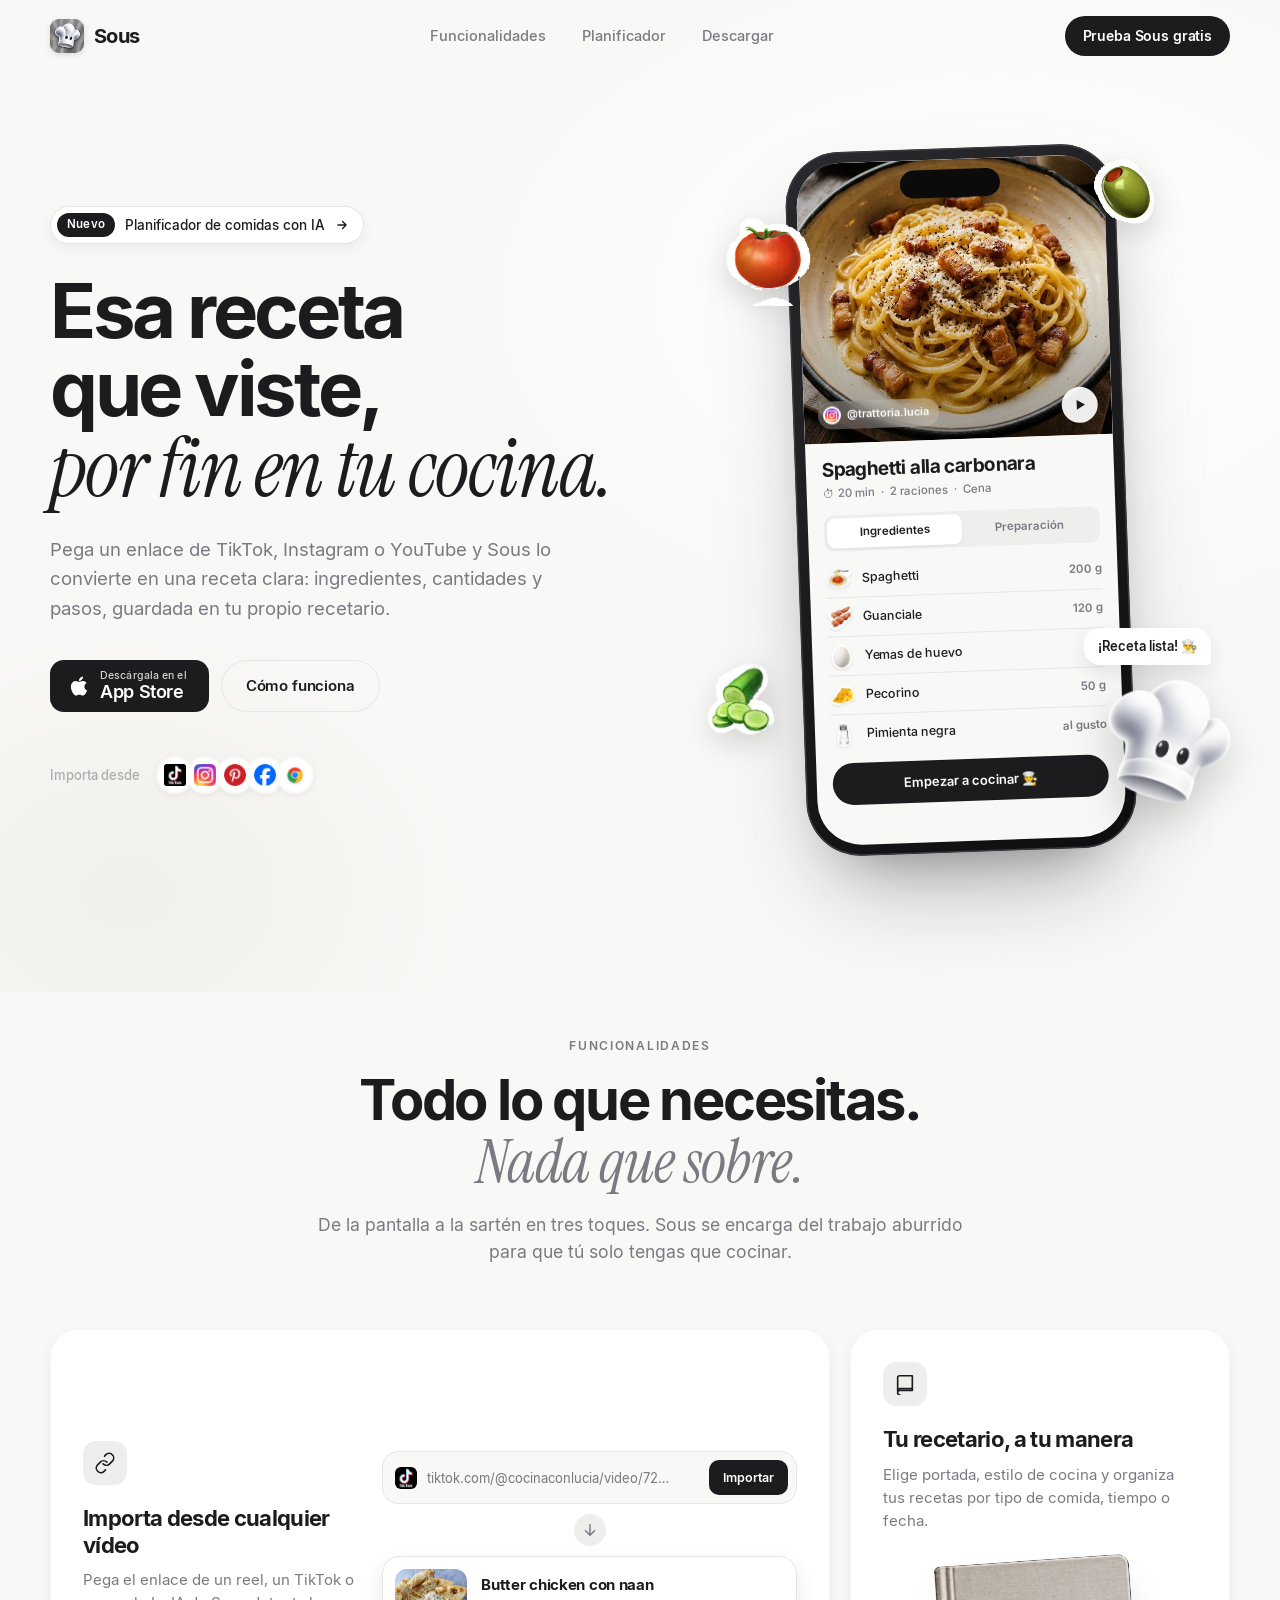
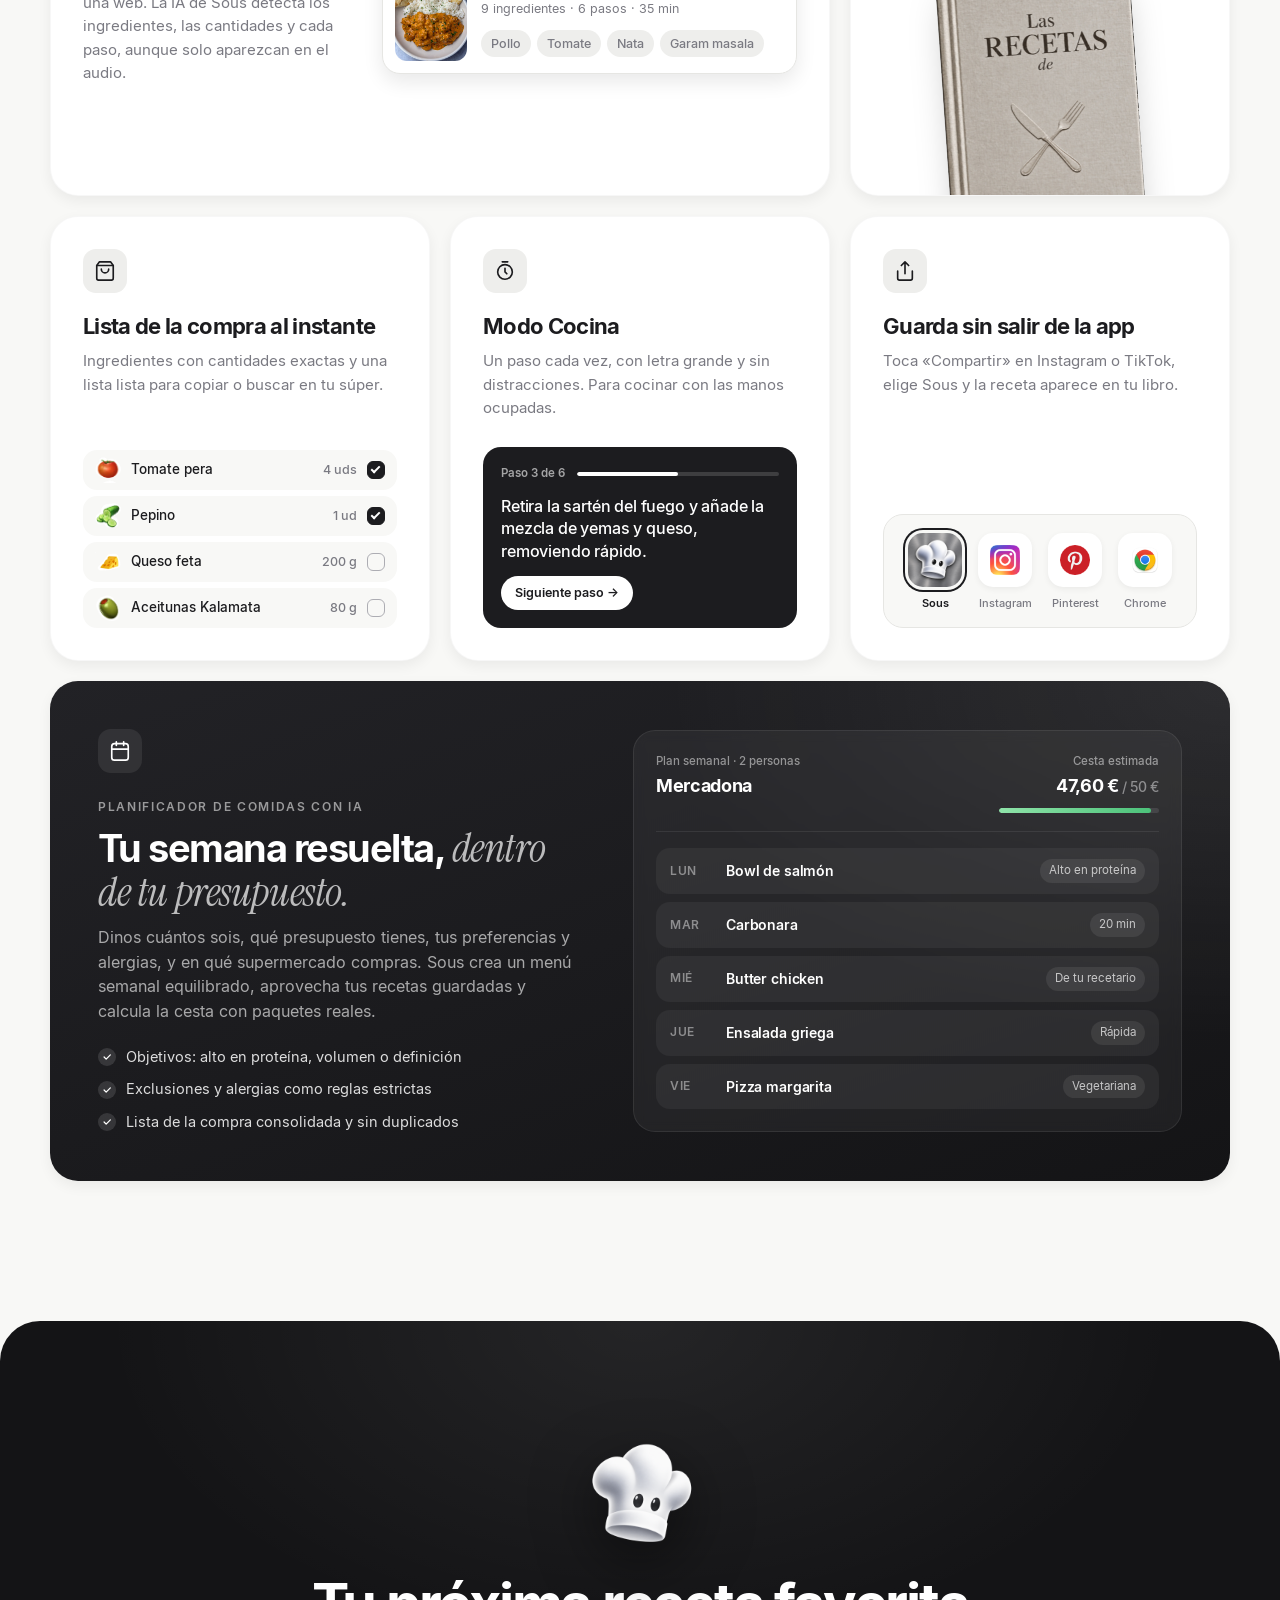
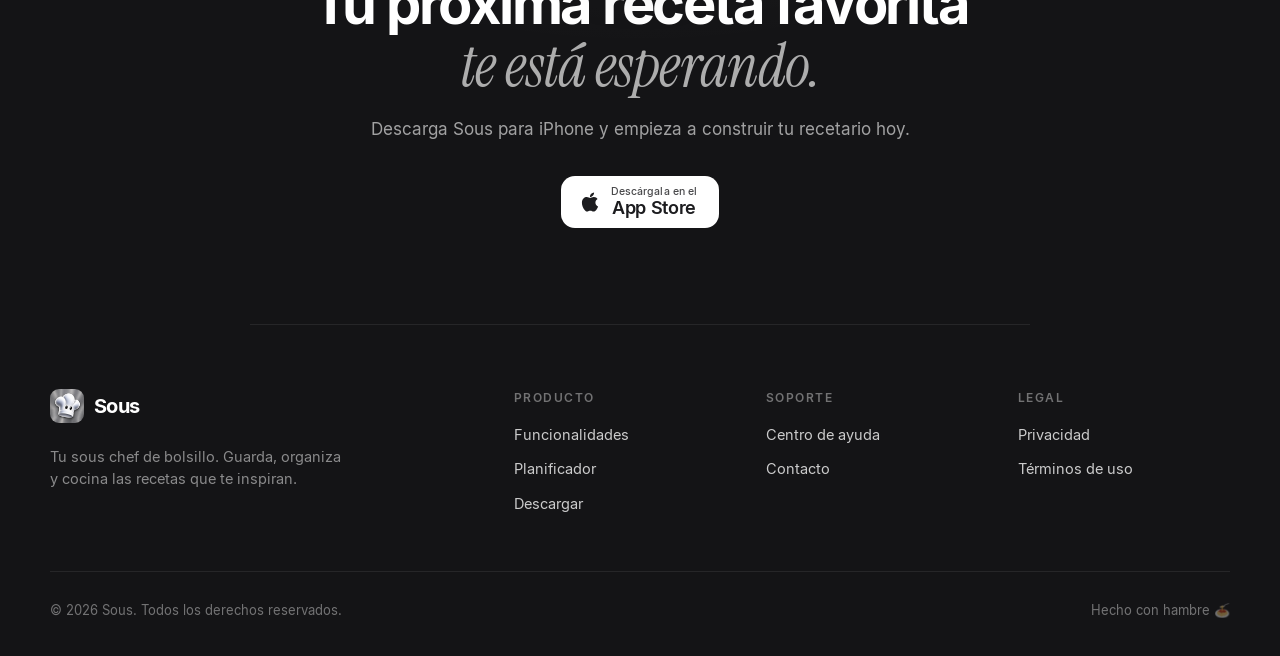
==== index.html @ d20e96c1 "feat: landing page de Sous (hero, funcionalidades y footer)" ====
<!DOCTYPE html>
<html lang="es">
<head>
  <meta charset="UTF-8" />
  <meta name="viewport" content="width=device-width, initial-scale=1.0" />
  <title>Sous — Tu sous chef de bolsillo</title>
  <meta name="description" content="Guarda recetas de TikTok, Instagram o YouTube en tu propio recetario. Sous extrae ingredientes y pasos, te guía en la cocina y planifica tu semana." />
  <meta name="theme-color" content="#F8F8F6" />
  <link rel="icon" type="image/png" href="assets/icon.png" />
  <link rel="apple-touch-icon" href="assets/icon.png" />

  <link rel="preconnect" href="https://fonts.googleapis.com" />
  <link rel="preconnect" href="https://fonts.gstatic.com" crossorigin />
  <link href="https://fonts.googleapis.com/css2?family=Instrument+Serif:ital@0;1&display=swap" rel="stylesheet" />
  <link rel="stylesheet" href="styles.css" />
</head>
<body>

  <!-- ============ NAV ============ -->
  <header class="nav" id="nav">
    <div class="container nav__inner">
      <a href="#" class="brand" aria-label="Sous, inicio">
        <img src="assets/icon.png" alt="" class="brand__icon" width="34" height="34" />
        <span class="brand__name">Sous</span>
      </a>
      <nav class="nav__links" aria-label="Principal">
        <a href="#funcionalidades">Funcionalidades</a>
        <a href="#planificador">Planificador</a>
        <a href="#descargar">Descargar</a>
      </nav>
      <a href="#descargar" class="btn btn--dark btn--sm">Prueba Sous gratis</a>
    </div>
  </header>

  <main>
    <!-- ============ HERO ============ -->
    <section class="hero">
      <div class="container hero__grid">
        <div class="hero__copy">
          <a href="#planificador" class="pill reveal">
            <span class="pill__tag">Nuevo</span>
            Planificador de comidas con IA
            <svg width="14" height="14" viewBox="0 0 24 24" fill="none" stroke="currentColor" stroke-width="2.2" stroke-linecap="round" stroke-linejoin="round" aria-hidden="true"><path d="M5 12h14M13 6l6 6-6 6"/></svg>
          </a>

          <h1 class="hero__title reveal">
            Esa receta<br />
            que viste,<br />
            <em>por fin en tu cocina.</em>
          </h1>

          <p class="hero__lead reveal">
            Pega un enlace de TikTok, Instagram o YouTube y Sous lo convierte en una receta clara:
            ingredientes, cantidades y pasos, guardada en tu propio recetario.
          </p>

          <div class="hero__ctas reveal">
            <a href="#descargar" class="appstore" aria-label="Descargar en el App Store">
              <svg viewBox="0 0 384 512" width="22" height="22" aria-hidden="true"><path fill="currentColor" d="M318.7 268.7c-.2-36.7 16.4-64.4 50-84.8-18.8-26.9-47.2-41.7-84.7-44.6-35.5-2.8-74.3 20.7-88.5 20.7-15 0-49.4-19.7-76.4-19.7C63.3 141.2 4 184.8 4 273.5q0 39.3 14.4 81.2c12.8 36.7 59 126.7 107.2 125.2 25.2-.6 43-17.9 75.8-17.9 31.8 0 48.3 17.9 76.4 17.9 48.6-.7 90.4-82.5 102.6-119.3-65.2-30.7-61.7-90-61.7-91.9zm-56.6-164.2c27.3-32.4 24.8-61.9 24-72.5-24.1 1.4-52 16.4-67.9 34.9-17.5 19.8-27.8 44.3-25.6 71.9 26.1 2 49.9-11.4 69.5-34.3z"/></svg>
              <span class="appstore__text">
                <small>Descárgala en el</small>
                App Store
              </span>
            </a>
            <a href="#funcionalidades" class="btn btn--ghost">Cómo funciona</a>
          </div>

          <div class="sources reveal">
            <span class="sources__label">Importa desde</span>
            <ul class="sources__list">
              <li><img src="assets/platforms/tiktok.png" alt="TikTok" title="TikTok" /></li>
              <li><img src="assets/platforms/instagram.png" alt="Instagram" title="Instagram" /></li>
              <li><img src="assets/platforms/pinterest.png" alt="Pinterest" title="Pinterest" /></li>
              <li><img src="assets/platforms/facebook.png" alt="Facebook" title="Facebook" /></li>
              <li><img src="assets/platforms/chrome.png" alt="Cualquier web" title="Cualquier web" /></li>
            </ul>
          </div>
        </div>

        <!-- Phone mockup -->
        <div class="hero__visual reveal" aria-hidden="true">
          <img src="assets/stickers/tomato.png" class="float float--tomato" alt="" />
          <img src="assets/stickers/cucumber.png" class="float float--basil" alt="" />
          <img src="assets/stickers/olive.png" class="float float--olive" alt="" />

          <div class="mascot">
            <div class="mascot__bubble">¡Receta lista! 👨‍🍳</div>
            <img src="assets/mascot.png" alt="" />
          </div>

          <div class="phone">
            <div class="phone__screen">
              <div class="phone__notch"></div>

              <div class="r-video">
                <img src="assets/carbonara.jpg" alt="" />
                <span class="r-video__source">
                  <img src="assets/platforms/instagram.png" alt="" /> @trattoria.lucia
                </span>
                <span class="r-video__play">
                  <svg viewBox="0 0 24 24" width="18" height="18"><path fill="currentColor" d="M8 5.5v13l11-6.5z"/></svg>
                </span>
              </div>

              <div class="r-body">
                <h3 class="r-title">Spaghetti alla carbonara</h3>
                <div class="r-meta">
                  <span>⏱ 20 min</span><span>·</span><span>2 raciones</span><span>·</span><span>Cena</span>
                </div>

                <div class="r-tabs">
                  <span class="is-active">Ingredientes</span>
                  <span>Preparación</span>
                </div>

                <ul class="r-ingredients">
                  <li><img src="assets/stickers/spaghetti.png" alt="" /><span>Spaghetti</span><b>200 g</b></li>
                  <li><img src="assets/stickers/guanciale.png" alt="" /><span>Guanciale</span><b>120 g</b></li>
                  <li><img src="assets/stickers/egg.png" alt="" /><span>Yemas de huevo</span><b>3</b></li>
                  <li><img src="assets/stickers/parmesan.png" alt="" /><span>Pecorino</span><b>50 g</b></li>
                  <li><img src="assets/stickers/salt.png" alt="" /><span>Pimienta negra</span><b>al gusto</b></li>
                </ul>

                <div class="r-cta">Empezar a cocinar 👨‍🍳</div>
              </div>
            </div>
          </div>
        </div>
      </div>
    </section>

    <!-- ============ FEATURES ============ -->
    <section class="features" id="funcionalidades">
      <div class="container">
        <header class="section-head reveal">
          <span class="eyebrow">Funcionalidades</span>
          <h2 class="section-title">Todo lo que necesitas.<br /><em>Nada que sobre.</em></h2>
          <p class="section-lead">De la pantalla a la sartén en tres toques. Sous se encarga del trabajo aburrido para que tú solo tengas que cocinar.</p>
        </header>

        <div class="bento">
          <!-- 1. Import -->
          <article class="card card--wide reveal">
            <div class="card__copy">
              <span class="card__icon">
                <svg viewBox="0 0 24 24" fill="none" stroke="currentColor" stroke-width="1.8" stroke-linecap="round" stroke-linejoin="round"><path d="M10 13a5 5 0 0 0 7.07 0l3-3a5 5 0 0 0-7.07-7.07l-1.5 1.5"/><path d="M14 11a5 5 0 0 0-7.07 0l-3 3a5 5 0 0 0 7.07 7.07l1.5-1.5"/></svg>
              </span>
              <h3>Importa desde cualquier vídeo</h3>
              <p>Pega el enlace de un reel, un TikTok o una web. La IA de Sous detecta los ingredientes, las cantidades y cada paso, aunque solo aparezcan en el audio.</p>
            </div>
            <div class="demo-import">
              <div class="demo-import__input">
                <img src="assets/platforms/tiktok.png" alt="" />
                <span>tiktok.com/@cocinaconlucia/video/72…</span>
                <b>Importar</b>
              </div>
              <div class="demo-import__arrow">
                <svg viewBox="0 0 24 24" width="18" height="18" fill="none" stroke="currentColor" stroke-width="2" stroke-linecap="round"><path d="M12 5v14M6 13l6 6 6-6"/></svg>
              </div>
              <div class="demo-import__result">
                <img src="assets/curry.jpg" alt="" class="demo-import__thumb" />
                <div>
                  <strong>Butter chicken con naan</strong>
                  <span>9 ingredientes · 6 pasos · 35 min</span>
                  <div class="chips">
                    <span class="chip">Pollo</span><span class="chip">Tomate</span><span class="chip">Nata</span><span class="chip">Garam masala</span>
                  </div>
                </div>
              </div>
            </div>
          </article>

          <!-- 2. Cookbook -->
          <article class="card card--book reveal">
            <div class="card__copy">
              <span class="card__icon">
                <svg viewBox="0 0 24 24" fill="none" stroke="currentColor" stroke-width="1.8" stroke-linecap="round" stroke-linejoin="round"><path d="M4 19.5V5a2 2 0 0 1 2-2h14v16H6.5A2.5 2.5 0 0 0 4 21.5v0A2.5 2.5 0 0 0 6.5 24"/><path d="M4 19.5A2.5 2.5 0 0 1 6.5 17H20"/></svg>
              </span>
              <h3>Tu recetario, a tu manera</h3>
              <p>Elige portada, estilo de cocina y organiza tus recetas por tipo de comida, tiempo o fecha.</p>
            </div>
            <div class="book-wrap">
              <img src="assets/book.png" alt="Portada de recetario de Sous" class="book" loading="lazy" />
            </div>
          </article>

          <!-- 3. Shopping list -->
          <article class="card reveal">
            <div class="card__copy">
              <span class="card__icon">
                <svg viewBox="0 0 24 24" fill="none" stroke="currentColor" stroke-width="1.8" stroke-linecap="round" stroke-linejoin="round"><path d="M6 2 3 6v14a2 2 0 0 0 2 2h14a2 2 0 0 0 2-2V6l-3-4z"/><path d="M3 6h18M16 10a4 4 0 0 1-8 0"/></svg>
              </span>
              <h3>Lista de la compra al instante</h3>
              <p>Ingredientes con cantidades exactas y una lista lista para copiar o buscar en tu súper.</p>
            </div>
            <ul class="mini-list">
              <li><img src="assets/stickers/tomato.png" alt="" />Tomate pera <b>4 uds</b><i class="check is-on"></i></li>
              <li><img src="assets/stickers/cucumber.png" alt="" />Pepino <b>1 ud</b><i class="check is-on"></i></li>
              <li><img src="assets/stickers/cheese.png" alt="" />Queso feta <b>200 g</b><i class="check"></i></li>
              <li><img src="assets/stickers/olive.png" alt="" />Aceitunas Kalamata <b>80 g</b><i class="check"></i></li>
            </ul>
            <div class="toast">✓ ¡Lista copiada al portapapeles!</div>
          </article>

          <!-- 4. Cooking mode -->
          <article class="card reveal">
            <div class="card__copy">
              <span class="card__icon">
                <svg viewBox="0 0 24 24" fill="none" stroke="currentColor" stroke-width="1.8" stroke-linecap="round" stroke-linejoin="round"><circle cx="12" cy="13" r="8"/><path d="M12 9v4l2 2M9 2h6"/></svg>
              </span>
              <h3>Modo Cocina</h3>
              <p>Un paso cada vez, con letra grande y sin distracciones. Para cocinar con las manos ocupadas.</p>
            </div>
            <div class="step">
              <div class="step__top">
                <span>Paso 3 de 6</span>
                <div class="step__bar"><i style="width: 50%"></i></div>
              </div>
              <p class="step__text">Retira la sartén del fuego y añade la mezcla de yemas y queso, removiendo rápido.</p>
              <span class="step__btn">Siguiente paso →</span>
            </div>
          </article>

          <!-- 5. Share extension -->
          <article class="card reveal">
            <div class="card__copy">
              <span class="card__icon">
                <svg viewBox="0 0 24 24" fill="none" stroke="currentColor" stroke-width="1.8" stroke-linecap="round" stroke-linejoin="round"><path d="M4 12v8a2 2 0 0 0 2 2h12a2 2 0 0 0 2-2v-8M16 6l-4-4-4 4M12 2v13"/></svg>
              </span>
              <h3>Guarda sin salir de la app</h3>
              <p>Toca «Compartir» en Instagram o TikTok, elige Sous y la receta aparece en tu libro.</p>
            </div>
            <div class="share">
              <div class="share__row">
                <span class="share__app share__app--sous"><img src="assets/icon.png" alt="" /></span>
                <span class="share__app"><img src="assets/platforms/instagram.png" alt="" /></span>
                <span class="share__app"><img src="assets/platforms/pinterest.png" alt="" /></span>
                <span class="share__app"><img src="assets/platforms/chrome.png" alt="" /></span>
              </div>
              <div class="share__labels"><span>Sous</span><span>Instagram</span><span>Pinterest</span><span>Chrome</span></div>
            </div>
          </article>

          <!-- 6. Meal planner -->
          <article class="card card--full card--dark reveal" id="planificador">
            <div class="card__copy">
              <span class="card__icon card__icon--light">
                <svg viewBox="0 0 24 24" fill="none" stroke="currentColor" stroke-width="1.8" stroke-linecap="round" stroke-linejoin="round"><rect x="3" y="4" width="18" height="18" rx="3"/><path d="M16 2v4M8 2v4M3 10h18"/></svg>
              </span>
              <span class="eyebrow eyebrow--light">Planificador de comidas con IA</span>
              <h3>Tu semana resuelta, <em>dentro de tu presupuesto.</em></h3>
              <p>Dinos cuántos sois, qué presupuesto tienes, tus preferencias y alergias, y en qué supermercado compras. Sous crea un menú semanal equilibrado, aprovecha tus recetas guardadas y calcula la cesta con paquetes reales.</p>
              <ul class="ticks">
                <li>Objetivos: alto en proteína, volumen o definición</li>
                <li>Exclusiones y alergias como reglas estrictas</li>
                <li>Lista de la compra consolidada y sin duplicados</li>
              </ul>
            </div>

            <div class="planner">
              <div class="planner__head">
                <div>
                  <small>Plan semanal · 2 personas</small>
                  <strong>Mercadona</strong>
                </div>
                <div class="budget">
                  <small>Cesta estimada</small>
                  <strong>47,60 € <span>/ 50 €</span></strong>
                  <div class="budget__bar"><i style="width: 95%"></i></div>
                </div>
              </div>
              <div class="planner__days">
                <div class="day"><span>Lun</span><b>Bowl de salmón</b><i>Alto en proteína</i></div>
                <div class="day"><span>Mar</span><b>Carbonara</b><i>20 min</i></div>
                <div class="day"><span>Mié</span><b>Butter chicken</b><i>De tu recetario</i></div>
                <div class="day"><span>Jue</span><b>Ensalada griega</b><i>Rápida</i></div>
                <div class="day"><span>Vie</span><b>Pizza margarita</b><i>Vegetariana</i></div>
              </div>
            </div>
          </article>
        </div>
      </div>
    </section>
  </main>

  <!-- ============ FOOTER ============ -->
  <footer class="footer" id="descargar">
    <div class="container">
      <div class="footer__cta reveal">
        <img src="assets/mascot.png" alt="Mascota de Sous" class="footer__mascot" loading="lazy" />
        <h2>Tu próxima receta favorita<br /><em>te está esperando.</em></h2>
        <p>Descarga Sous para iPhone y empieza a construir tu recetario hoy.</p>
        <a href="#" class="appstore appstore--light" aria-label="Descargar en el App Store">
          <svg viewBox="0 0 384 512" width="22" height="22" aria-hidden="true"><path fill="currentColor" d="M318.7 268.7c-.2-36.7 16.4-64.4 50-84.8-18.8-26.9-47.2-41.7-84.7-44.6-35.5-2.8-74.3 20.7-88.5 20.7-15 0-49.4-19.7-76.4-19.7C63.3 141.2 4 184.8 4 273.5q0 39.3 14.4 81.2c12.8 36.7 59 126.7 107.2 125.2 25.2-.6 43-17.9 75.8-17.9 31.8 0 48.3 17.9 76.4 17.9 48.6-.7 90.4-82.5 102.6-119.3-65.2-30.7-61.7-90-61.7-91.9zm-56.6-164.2c27.3-32.4 24.8-61.9 24-72.5-24.1 1.4-52 16.4-67.9 34.9-17.5 19.8-27.8 44.3-25.6 71.9 26.1 2 49.9-11.4 69.5-34.3z"/></svg>
          <span class="appstore__text"><small>Descárgala en el</small>App Store</span>
        </a>
      </div>

      <div class="footer__grid">
        <div class="footer__brand">
          <a href="#" class="brand brand--light">
            <img src="assets/icon.png" alt="" class="brand__icon" width="34" height="34" />
            <span class="brand__name">Sous</span>
          </a>
          <p>Tu sous chef de bolsillo. Guarda, organiza y cocina las recetas que te inspiran.</p>
        </div>
        <div class="footer__col">
          <h4>Producto</h4>
          <a href="#funcionalidades">Funcionalidades</a>
          <a href="#planificador">Planificador</a>
          <a href="#descargar">Descargar</a>
        </div>
        <div class="footer__col">
          <h4>Soporte</h4>
          <a href="#">Centro de ayuda</a>
          <a href="mailto:hola@sous.app">Contacto</a>
        </div>
        <div class="footer__col">
          <h4>Legal</h4>
          <a href="#">Privacidad</a>
          <a href="#">Términos de uso</a>
        </div>
      </div>

      <div class="footer__bottom">
        <span>© <span id="year">2026</span> Sous. Todos los derechos reservados.</span>
        <span>Hecho con hambre 🍝</span>
      </div>
    </div>
  </footer>

  <script src="script.js"></script>
</body>
</html>
---- styles.css ----
/* =========================================================
   Sous — Landing
   Design tokens mirror Sous/Core/DesignSystem (Color+DesignSystem.swift, Typography.swift)
   ========================================================= */

@font-face { font-family: "Inter"; src: url("assets/fonts/Inter-Regular.ttf") format("truetype"); font-weight: 400; font-display: swap; }
@font-face { font-family: "Inter"; src: url("assets/fonts/Inter-Medium.ttf") format("truetype"); font-weight: 500; font-display: swap; }
@font-face { font-family: "Inter"; src: url("assets/fonts/Inter-SemiBold.ttf") format("truetype"); font-weight: 600; font-display: swap; }
@font-face { font-family: "Inter"; src: url("assets/fonts/Inter-Bold.ttf") format("truetype"); font-weight: 700; font-display: swap; }

:root {
  --bg: #F8F8F6;            /* sousBackground */
  --card: #FFFFFF;          /* sousCardBackground */
  --well: #EEEEEC;          /* sousSecondaryBackground */
  --border: #E6E6E3;        /* sousBorder */
  --text: #1C1C1F;          /* sousTextPrimary / sousAccent */
  --text-2: #7A7A82;        /* sousTextSecondary */
  --text-3: #ADADB3;        /* sousTextTertiary */
  --red: #F04752;           /* sousFavorite */
  --green: #2E9E5B;

  --sans: "Inter", -apple-system, BlinkMacSystemFont, "Segoe UI", sans-serif;
  --serif: "Instrument Serif", "Times New Roman", serif;

  --r-sm: 12px;
  --r-md: 18px;
  --r-lg: 28px;
  --shadow-card: 0 5px 14px rgba(0, 0, 0, .06);
  --shadow-float: 0 8px 20px rgba(0, 0, 0, .09);
  --shadow-phone: 0 50px 100px -30px rgba(20, 20, 30, .35), 0 30px 60px -40px rgba(0, 0, 0, .4);
  --ease: cubic-bezier(.2, .8, .2, 1);
}

*, *::before, *::after { box-sizing: border-box; margin: 0; padding: 0; }
html { scroll-behavior: smooth; -webkit-text-size-adjust: 100%; }
body {
  font-family: var(--sans);
  background: var(--bg);
  color: var(--text);
  line-height: 1.55;
  -webkit-font-smoothing: antialiased;
  overflow-x: hidden;
}
img { display: block; max-width: 100%; }
a { color: inherit; text-decoration: none; }
ul { list-style: none; }
em { font-family: var(--serif); font-style: italic; font-weight: 400; letter-spacing: -.01em; }

.container { width: min(1180px, 100% - 48px); margin-inline: auto; }

/* ---------- Buttons ---------- */
.btn {
  display: inline-flex; align-items: center; justify-content: center; gap: 8px;
  height: 52px; padding: 0 24px; border-radius: 999px;
  font-weight: 600; font-size: 15px; letter-spacing: -.01em;
  transition: transform .25s var(--ease), background .25s, box-shadow .25s;
}
.btn--sm { height: 40px; padding: 0 18px; font-size: 14px; }
.btn--dark { background: var(--text); color: #fff; }
.btn--dark:hover { transform: translateY(-1px); box-shadow: var(--shadow-float); }
.btn--ghost { background: transparent; color: var(--text); border: 1px solid var(--border); }
.btn--ghost:hover { background: var(--card); }

.appstore {
  display: inline-flex; align-items: center; gap: 10px;
  height: 52px; padding: 0 22px 0 18px; border-radius: 14px;
  background: var(--text); color: #fff;
  transition: transform .25s var(--ease), box-shadow .25s;
}
.appstore:hover { transform: translateY(-2px); box-shadow: 0 12px 24px -8px rgba(0, 0, 0, .35); }
.appstore__text { display: flex; flex-direction: column; line-height: 1.05; font-weight: 600; font-size: 18px; letter-spacing: -.02em; }
.appstore__text small { font-size: 10.5px; font-weight: 500; letter-spacing: .01em; opacity: .8; margin-bottom: 2px; }
.appstore--light { background: #fff; color: var(--text); }

/* ---------- Nav ---------- */
.nav {
  position: sticky; top: 0; z-index: 50;
  transition: background .3s, box-shadow .3s, backdrop-filter .3s;
}
.nav.is-scrolled {
  background: rgba(248, 248, 246, .78);
  backdrop-filter: saturate(180%) blur(18px);
  -webkit-backdrop-filter: saturate(180%) blur(18px);
  box-shadow: 0 1px 0 var(--border);
}
.nav__inner { display: flex; align-items: center; justify-content: space-between; height: 72px; }
.nav__links { display: flex; gap: 36px; font-size: 14.5px; font-weight: 500; color: var(--text-2); }
.nav__links a { transition: color .2s; }
.nav__links a:hover { color: var(--text); }

.brand { display: inline-flex; align-items: center; gap: 10px; }
.brand__icon { width: 34px; height: 34px; border-radius: 9px; box-shadow: 0 2px 6px rgba(0, 0, 0, .12); }
.brand__name { font-weight: 700; font-size: 20px; letter-spacing: -.03em; }

/* ---------- Hero ---------- */
.hero { position: relative; padding: 56px 0 120px; }
.hero::before {
  content: ""; position: absolute; inset: -72px 0 0; z-index: -1;
  background:
    radial-gradient(60% 50% at 78% 30%, #ffffff 0%, rgba(255, 255, 255, 0) 70%),
    radial-gradient(40% 40% at 10% 90%, #F1EFEA 0%, rgba(241, 239, 234, 0) 70%);
}
.hero__grid { display: grid; grid-template-columns: 1.05fr .95fr; align-items: center; gap: 48px; }

.pill {
  display: inline-flex; align-items: center; gap: 10px;
  padding: 6px 14px 6px 6px; border-radius: 999px;
  background: var(--card); border: 1px solid var(--border);
  font-size: 13.5px; font-weight: 500; color: var(--text);
  box-shadow: var(--shadow-card);
  transition: transform .25s var(--ease);
}
.pill:hover { transform: translateY(-1px); }
.pill__tag { background: var(--text); color: #fff; padding: 3px 10px; border-radius: 999px; font-size: 11.5px; font-weight: 600; letter-spacing: .02em; }

.hero__title {
  margin-top: 28px;
  font-size: clamp(44px, 6vw, 76px);
  line-height: 1.02; letter-spacing: -.045em; font-weight: 700;
}
.hero__title em { font-size: 1.08em; letter-spacing: -.02em; }
.hero__lead { margin-top: 24px; max-width: 520px; font-size: 18.5px; color: var(--text-2); line-height: 1.6; }
.hero__ctas { margin-top: 36px; display: flex; flex-wrap: wrap; gap: 12px; align-items: center; }

.sources { margin-top: 44px; display: flex; align-items: center; gap: 16px; }
.sources__label { font-size: 13px; font-weight: 500; color: var(--text-3); }
.sources__list { display: flex; }
.sources__list li {
  width: 38px; height: 38px; border-radius: 50%;
  background: var(--card); border: 2px solid var(--bg);
  display: grid; place-items: center; margin-left: -8px;
  box-shadow: 0 2px 6px rgba(0, 0, 0, .06);
  transition: transform .25s var(--ease);
}
.sources__list li:first-child { margin-left: 0; }
.sources__list li:hover { transform: translateY(-3px); z-index: 1; }
.sources__list img { width: 22px; height: 22px; object-fit: contain; }

/* Phone */
.hero__visual { position: relative; display: flex; justify-content: center; padding: 20px 0; }
.phone {
  position: relative; width: 330px; aspect-ratio: 9 / 19.2;
  padding: 11px; border-radius: 54px;
  background: linear-gradient(145deg, #2a2a2e, #0e0e10);
  box-shadow: var(--shadow-phone), inset 0 0 0 1.5px #3a3a3f;
  transform: rotate(-2deg);
}
.phone__screen {
  position: relative; height: 100%; border-radius: 44px; overflow: hidden;
  background: var(--bg);
}
.phone__notch {
  position: absolute; top: 10px; left: 50%; transform: translateX(-50%);
  width: 100px; height: 28px; border-radius: 20px; background: #0b0b0c; z-index: 3;
}

.r-video { position: relative; height: 41%; overflow: hidden; }
.r-video > img { width: 100%; height: 100%; object-fit: cover; object-position: center 60%; }
.r-video::after { content: ""; position: absolute; inset: 0; background: linear-gradient(180deg, rgba(0,0,0,.25) 0%, rgba(0,0,0,0) 35%, rgba(0,0,0,.35) 100%); }
.r-video__source {
  position: absolute; left: 14px; bottom: 14px; z-index: 1;
  display: inline-flex; align-items: center; gap: 6px;
  padding: 5px 10px 5px 5px; border-radius: 999px;
  background: rgba(255, 255, 255, .22); backdrop-filter: blur(10px); -webkit-backdrop-filter: blur(10px);
  color: #fff; font-size: 11px; font-weight: 600;
}
.r-video__source img { width: 18px; height: 18px; border-radius: 50%; background: #fff; padding: 2px; }
.r-video__play {
  position: absolute; right: 14px; bottom: 12px; z-index: 1;
  width: 36px; height: 36px; border-radius: 50%; display: grid; place-items: center;
  background: rgba(255, 255, 255, .92); color: var(--text);
}

.r-body { padding: 16px 16px 0; }
.r-title { font-size: 19px; font-weight: 700; letter-spacing: -.03em; line-height: 1.2; }
.r-meta { margin-top: 4px; display: flex; gap: 6px; font-size: 11.5px; color: var(--text-2); font-weight: 500; }
.r-tabs {
  margin-top: 12px; display: grid; grid-template-columns: 1fr 1fr; padding: 3px;
  background: var(--well); border-radius: 10px; font-size: 11.5px; font-weight: 600; color: var(--text-2); text-align: center;
}
.r-tabs span { padding: 6px; border-radius: 8px; }
.r-tabs .is-active { background: var(--card); color: var(--text); box-shadow: 0 1px 3px rgba(0, 0, 0, .08); }

.r-ingredients { margin-top: 8px; }
.r-ingredients li {
  display: flex; align-items: center; gap: 10px;
  padding: 6px 0; border-bottom: 1px solid var(--border);
  font-size: 12.5px; font-weight: 500;
}
.r-ingredients li:last-child { border-bottom: 0; }
.r-ingredients img { width: 26px; height: 26px; object-fit: contain; filter: drop-shadow(0 1px 1px rgba(0,0,0,.12)); }
.r-ingredients span { flex: 1; }
.r-ingredients b { font-weight: 600; color: var(--text-2); font-size: 11.5px; }

.r-cta {
  margin-top: 10px; height: 42px; border-radius: 999px;
  display: grid; place-items: center;
  background: var(--text); color: #fff; font-size: 13px; font-weight: 600;
}

/* Floating decor */
.float { position: absolute; z-index: 2; filter: drop-shadow(0 10px 14px rgba(0, 0, 0, .15)); animation: bob 6s ease-in-out infinite; }
.float--tomato { width: 86px; top: 12%; left: 6%; animation-delay: -1s; }
.float--basil  { width: 72px; bottom: 18%; left: 2%; animation-delay: -3s; transform: rotate(-18deg); }
.float--olive  { width: 62px; top: 4%; right: 14%; animation-delay: -2s; }

.mascot { position: absolute; right: -2%; bottom: 8%; z-index: 4; width: 150px; animation: bob 7s ease-in-out infinite; }
.mascot img { width: 100%; filter: drop-shadow(0 18px 20px rgba(0, 0, 0, .18)); transform: rotate(8deg); }
.mascot__bubble {
  position: absolute; top: -34px; right: 30px; white-space: nowrap;
  padding: 8px 14px; border-radius: 16px 16px 4px 16px;
  background: var(--card); box-shadow: var(--shadow-float);
  font-size: 13px; font-weight: 600;
}

@keyframes bob {
  0%, 100% { translate: 0 0; }
  50% { translate: 0 -10px; }
}

/* ---------- Section heads ---------- */
.section-head { text-align: center; max-width: 680px; margin: 0 auto 64px; }
.eyebrow {
  display: inline-block; font-size: 12px; font-weight: 600; letter-spacing: .14em; text-transform: uppercase; color: var(--text-2);
}
.eyebrow--light { color: rgba(255, 255, 255, .55); margin-bottom: 10px; }
.section-title { margin-top: 14px; font-size: clamp(36px, 4.6vw, 56px); line-height: 1.05; letter-spacing: -.04em; font-weight: 700; }
.section-title em { font-size: 1.08em; color: var(--text-2); }
.section-lead { margin-top: 18px; font-size: 17.5px; color: var(--text-2); }

/* ---------- Features (bento) ---------- */
.features { padding: 40px 0 140px; }
.bento { display: grid; grid-template-columns: repeat(3, 1fr); gap: 20px; }

.card {
  position: relative; overflow: hidden;
  display: flex; flex-direction: column; justify-content: space-between; gap: 28px;
  padding: 32px; border-radius: var(--r-lg);
  background: var(--card); box-shadow: var(--shadow-card);
  border: 1px solid rgba(0, 0, 0, .03);
  transition: transform .4s var(--ease), box-shadow .4s var(--ease);
}
.card:hover { transform: translateY(-4px); box-shadow: 0 20px 40px -18px rgba(0, 0, 0, .16); }
.card--wide { grid-column: span 2; flex-direction: row; align-items: center; }
.card--wide .card__copy { flex: 0 0 38%; }
.card--full { grid-column: 1 / -1; flex-direction: row; align-items: center; gap: 56px; padding: 48px; }

.card__icon {
  width: 44px; height: 44px; border-radius: 13px; margin-bottom: 20px;
  display: grid; place-items: center; background: var(--well); color: var(--text);
}
.card__icon svg { width: 22px; height: 22px; }
.card__icon--light { background: rgba(255, 255, 255, .08); color: #fff; }
.card h3 { font-size: 22px; font-weight: 700; letter-spacing: -.03em; line-height: 1.2; }
.card p { margin-top: 10px; color: var(--text-2); font-size: 15px; }

/* Import demo */
.demo-import { flex: 1; display: flex; flex-direction: column; align-items: center; gap: 10px; }
.demo-import__input {
  width: 100%; display: flex; align-items: center; gap: 10px;
  padding: 8px 8px 8px 12px; border-radius: 16px;
  background: var(--bg); border: 1px solid var(--border);
  font-size: 13px; color: var(--text-2);
}
.demo-import__input img { width: 22px; height: 22px; border-radius: 6px; }
.demo-import__input span { flex: 1; overflow: hidden; white-space: nowrap; text-overflow: ellipsis; }
.demo-import__input b { background: var(--text); color: #fff; font-weight: 600; font-size: 12.5px; padding: 8px 14px; border-radius: 10px; }
.demo-import__arrow { width: 32px; height: 32px; border-radius: 50%; display: grid; place-items: center; background: var(--well); color: var(--text-2); }
.demo-import__result {
  width: 100%; display: flex; gap: 14px; align-items: center;
  padding: 12px; border-radius: 18px; background: var(--card);
  border: 1px solid var(--border); box-shadow: var(--shadow-float);
}
.demo-import__thumb { width: 72px; height: 92px; object-fit: cover; border-radius: 12px; flex-shrink: 0; }
.demo-import__result strong { display: block; font-size: 15px; letter-spacing: -.02em; }
.demo-import__result span { display: block; font-size: 12.5px; color: var(--text-2); margin-top: 2px; }
.chips { display: flex; flex-wrap: wrap; gap: 6px; margin-top: 10px; }
.chip { font-size: 11.5px; font-weight: 500; padding: 4px 10px; border-radius: 999px; background: var(--well); color: var(--text); }

/* Book */
.card--book { padding-bottom: 0; }
.book-wrap { display: flex; justify-content: center; margin-bottom: -40px; }
.book {
  width: 62%; border-radius: 6px 12px 12px 6px;
  box-shadow: 0 25px 40px -15px rgba(0, 0, 0, .35);
  transform: rotate(-4deg); transition: transform .5s var(--ease);
}
.card--book:hover .book { transform: rotate(0deg) translateY(-8px); }

/* Mini shopping list */
.mini-list { display: flex; flex-direction: column; gap: 6px; }
.mini-list li {
  display: flex; align-items: center; gap: 10px;
  padding: 7px 12px; border-radius: 14px; background: var(--bg);
  font-size: 13.5px; font-weight: 500;
}
.mini-list img { width: 26px; height: 26px; object-fit: contain; }
.mini-list b { margin-left: auto; color: var(--text-2); font-weight: 500; font-size: 12.5px; }
.check { width: 18px; height: 18px; border-radius: 6px; border: 1.5px solid var(--text-3); flex-shrink: 0; position: relative; }
.check.is-on { background: var(--text); border-color: var(--text); }
.check.is-on::after { content: ""; position: absolute; left: 5px; top: 2px; width: 5px; height: 9px; border: solid #fff; border-width: 0 2px 2px 0; transform: rotate(45deg); }
.toast {
  position: absolute; top: 20px; right: 20px;
  padding: 6px 12px; border-radius: 999px; background: var(--text); color: #fff;
  font-size: 11.5px; font-weight: 600;
  opacity: 0; translate: 0 -6px; transition: opacity .35s, translate .35s var(--ease);
}
.card:hover .toast { opacity: 1; translate: 0 0; }

/* Cooking mode step */
.step { padding: 18px; border-radius: 18px; background: var(--text); color: #fff; }
.step__top { display: flex; align-items: center; gap: 12px; font-size: 11.5px; font-weight: 600; color: rgba(255, 255, 255, .6); }
.step__bar { flex: 1; height: 4px; border-radius: 4px; background: rgba(255, 255, 255, .15); overflow: hidden; }
.step__bar i { display: block; height: 100%; background: #fff; border-radius: 4px; transition: width .8s var(--ease); }
.card:hover .step__bar i { width: 66% !important; }
.step__text { margin-top: 12px !important; color: #fff !important; font-size: 16px !important; font-weight: 500; line-height: 1.4; letter-spacing: -.01em; }
.step__btn { display: inline-block; margin-top: 14px; font-size: 12.5px; font-weight: 600; padding: 7px 14px; border-radius: 999px; background: #fff; color: var(--text); }

/* Share sheet */
.share { padding: 18px 16px 14px; border-radius: 20px; background: var(--bg); border: 1px solid var(--border); }
.share__row, .share__labels { display: grid; grid-template-columns: repeat(4, 1fr); justify-items: center; }
.share__app {
  width: 54px; height: 54px; border-radius: 15px; background: var(--card);
  display: grid; place-items: center; box-shadow: 0 2px 6px rgba(0, 0, 0, .06);
  transition: transform .3s var(--ease);
}
.share__app img { width: 30px; height: 30px; object-fit: contain; }
.share__app--sous { overflow: hidden; box-shadow: 0 0 0 3px var(--bg), 0 0 0 5px var(--text); }
.share__app--sous img { width: 100%; height: 100%; }
.card:hover .share__app--sous { transform: scale(1.08); }
.share__labels { margin-top: 8px; font-size: 11px; color: var(--text-2); font-weight: 500; }
.share__labels span:first-child { color: var(--text); font-weight: 600; }

/* Planner (dark card) */
.card--dark {
  background:
    radial-gradient(80% 120% at 100% 0%, rgba(255, 255, 255, .08) 0%, rgba(255, 255, 255, 0) 60%),
    linear-gradient(160deg, #222226 0%, #141416 100%);
  color: #fff; border: 0;
}
.card--dark .card__copy { flex: 1; }
.card--dark h3 { font-size: clamp(28px, 3vw, 38px); letter-spacing: -.04em; line-height: 1.08; }
.card--dark h3 em { color: rgba(255, 255, 255, .7); font-size: 1.08em; }
.card--dark p { color: rgba(255, 255, 255, .62); font-size: 16px; max-width: 480px; }
.ticks { margin-top: 22px; display: flex; flex-direction: column; gap: 10px; font-size: 14.5px; color: rgba(255, 255, 255, .85); }
.ticks li { display: flex; align-items: center; gap: 10px; }
.ticks li::before {
  content: ""; width: 18px; height: 18px; border-radius: 50%; flex-shrink: 0;
  background: rgba(255, 255, 255, .12) url("data:image/svg+xml,%3Csvg xmlns='http://www.w3.org/2000/svg' viewBox='0 0 24 24' fill='none' stroke='white' stroke-width='3' stroke-linecap='round' stroke-linejoin='round'%3E%3Cpath d='M5 12l5 5L20 7'/%3E%3C/svg%3E") center / 10px no-repeat;
}

.planner {
  flex: 1.05; padding: 22px; border-radius: 22px;
  background: rgba(255, 255, 255, .05); border: 1px solid rgba(255, 255, 255, .08);
  backdrop-filter: blur(6px);
}
.planner__head { display: flex; justify-content: space-between; gap: 20px; padding-bottom: 18px; border-bottom: 1px solid rgba(255, 255, 255, .08); }
.planner__head small { display: block; font-size: 11.5px; color: rgba(255, 255, 255, .5); font-weight: 500; }
.planner__head strong { display: block; margin-top: 2px; font-size: 18px; letter-spacing: -.02em; }
.budget { text-align: right; min-width: 160px; }
.budget strong span { color: rgba(255, 255, 255, .45); font-weight: 500; font-size: 14px; }
.budget__bar { margin-top: 8px; height: 5px; border-radius: 5px; background: rgba(255, 255, 255, .1); overflow: hidden; }
.budget__bar i { display: block; height: 100%; border-radius: 5px; background: linear-gradient(90deg, #8fe3a9, #4cc27a); }
.planner__days { margin-top: 16px; display: flex; flex-direction: column; gap: 8px; }
.day {
  display: grid; grid-template-columns: 44px 1fr auto; align-items: center; gap: 12px;
  padding: 11px 14px; border-radius: 14px; background: rgba(255, 255, 255, .05);
  font-size: 14px; transition: background .25s, transform .25s var(--ease);
}
.day:hover { background: rgba(255, 255, 255, .1); transform: translateX(4px); }
.day span { font-size: 12px; font-weight: 600; color: rgba(255, 255, 255, .45); text-transform: uppercase; letter-spacing: .06em; }
.day b { font-weight: 600; letter-spacing: -.01em; }
.day i { font-style: normal; font-size: 11.5px; padding: 3px 9px; border-radius: 999px; background: rgba(255, 255, 255, .08); color: rgba(255, 255, 255, .7); }

/* ---------- Footer ---------- */
.footer {
  position: relative; color: #fff; padding: 110px 0 36px;
  background:
    radial-gradient(60% 50% at 50% 0%, rgba(255, 255, 255, .07) 0%, rgba(255, 255, 255, 0) 70%),
    #141416;
  border-radius: 40px 40px 0 0;
}
.footer__cta { text-align: center; max-width: 780px; margin: 0 auto; padding-bottom: 96px; border-bottom: 1px solid rgba(255, 255, 255, .08); }
.footer__mascot { width: 120px; margin: 0 auto 24px; filter: drop-shadow(0 20px 30px rgba(0, 0, 0, .5)); animation: bob 7s ease-in-out infinite; }
.footer__cta h2 { font-size: clamp(36px, 4.6vw, 56px); line-height: 1.05; letter-spacing: -.04em; font-weight: 700; }
.footer__cta h2 em { color: rgba(255, 255, 255, .65); font-size: 1.08em; }
.footer__cta p { margin: 18px 0 34px; color: rgba(255, 255, 255, .6); font-size: 17px; }

.footer__grid { display: grid; grid-template-columns: 2fr 1fr 1fr 1fr; gap: 40px; padding: 64px 0 56px; }
.footer__brand p { margin-top: 16px; max-width: 300px; color: rgba(255, 255, 255, .5); font-size: 14.5px; }
.brand--light .brand__icon { box-shadow: none; }
.footer__col { display: flex; flex-direction: column; gap: 12px; }
.footer__col h4 { font-size: 12px; font-weight: 600; letter-spacing: .12em; text-transform: uppercase; color: rgba(255, 255, 255, .4); margin-bottom: 4px; }
.footer__col a { font-size: 14.5px; color: rgba(255, 255, 255, .78); transition: color .2s; width: fit-content; }
.footer__col a:hover { color: #fff; }
.footer__bottom {
  display: flex; justify-content: space-between; gap: 16px; flex-wrap: wrap;
  padding-top: 28px; border-top: 1px solid rgba(255, 255, 255, .08);
  font-size: 13px; color: rgba(255, 255, 255, .4);
}

/* ---------- Reveal ---------- */
.reveal { opacity: 0; transform: translateY(24px); transition: opacity .9s var(--ease), transform .9s var(--ease); }
.reveal.is-visible { opacity: 1; transform: none; }
.hero .reveal:nth-child(2) { transition-delay: .08s; }
.hero .reveal:nth-child(3) { transition-delay: .16s; }
.hero .reveal:nth-child(4) { transition-delay: .24s; }
.hero .reveal:nth-child(5) { transition-delay: .32s; }
.hero__visual.reveal { transition-delay: .2s; }

@media (prefers-reduced-motion: reduce) {
  *, *::before, *::after { animation: none !important; transition: none !important; }
  .reveal { opacity: 1; transform: none; }
}

/* ---------- Responsive ---------- */
@media (max-width: 1024px) {
  .hero__grid { grid-template-columns: 1fr; text-align: center; gap: 64px; }
  .hero__visual { text-align: left; }
  .hero__lead { margin-inline: auto; }
  .hero__ctas, .sources { justify-content: center; }
  .bento { grid-template-columns: repeat(2, 1fr); }
  .card--wide { grid-column: 1 / -1; }
  .card--full { flex-direction: column; align-items: stretch; padding: 36px; gap: 36px; }
}

@media (max-width: 720px) {
  .container { width: min(1180px, 100% - 32px); }
  .nav__links { display: none; }
  .hero { padding: 32px 0 80px; }
  .hero__lead { font-size: 17px; }
  .phone { width: 290px; }
  .mascot { width: 96px; right: -2%; bottom: 4%; }
  .mascot__bubble { right: 10px; top: -40px; font-size: 12px; }
  .r-video { height: 37%; }
  .float--tomato { width: 64px; left: 0; }
  .float--basil { width: 54px; left: -2%; }
  .float--olive { width: 48px; right: 6%; }
  .bento { grid-template-columns: 1fr; }
  .card, .card--full { padding: 26px; }
  .card--wide { flex-direction: column; align-items: stretch; }
  .card--wide .card__copy { flex: none; }
  .planner__head { flex-direction: column; }
  .budget { text-align: left; }
  .footer { border-radius: 28px 28px 0 0; padding-top: 80px; }
  .footer__grid { grid-template-columns: 1fr 1fr; }
  .footer__brand { grid-column: 1 / -1; }
}
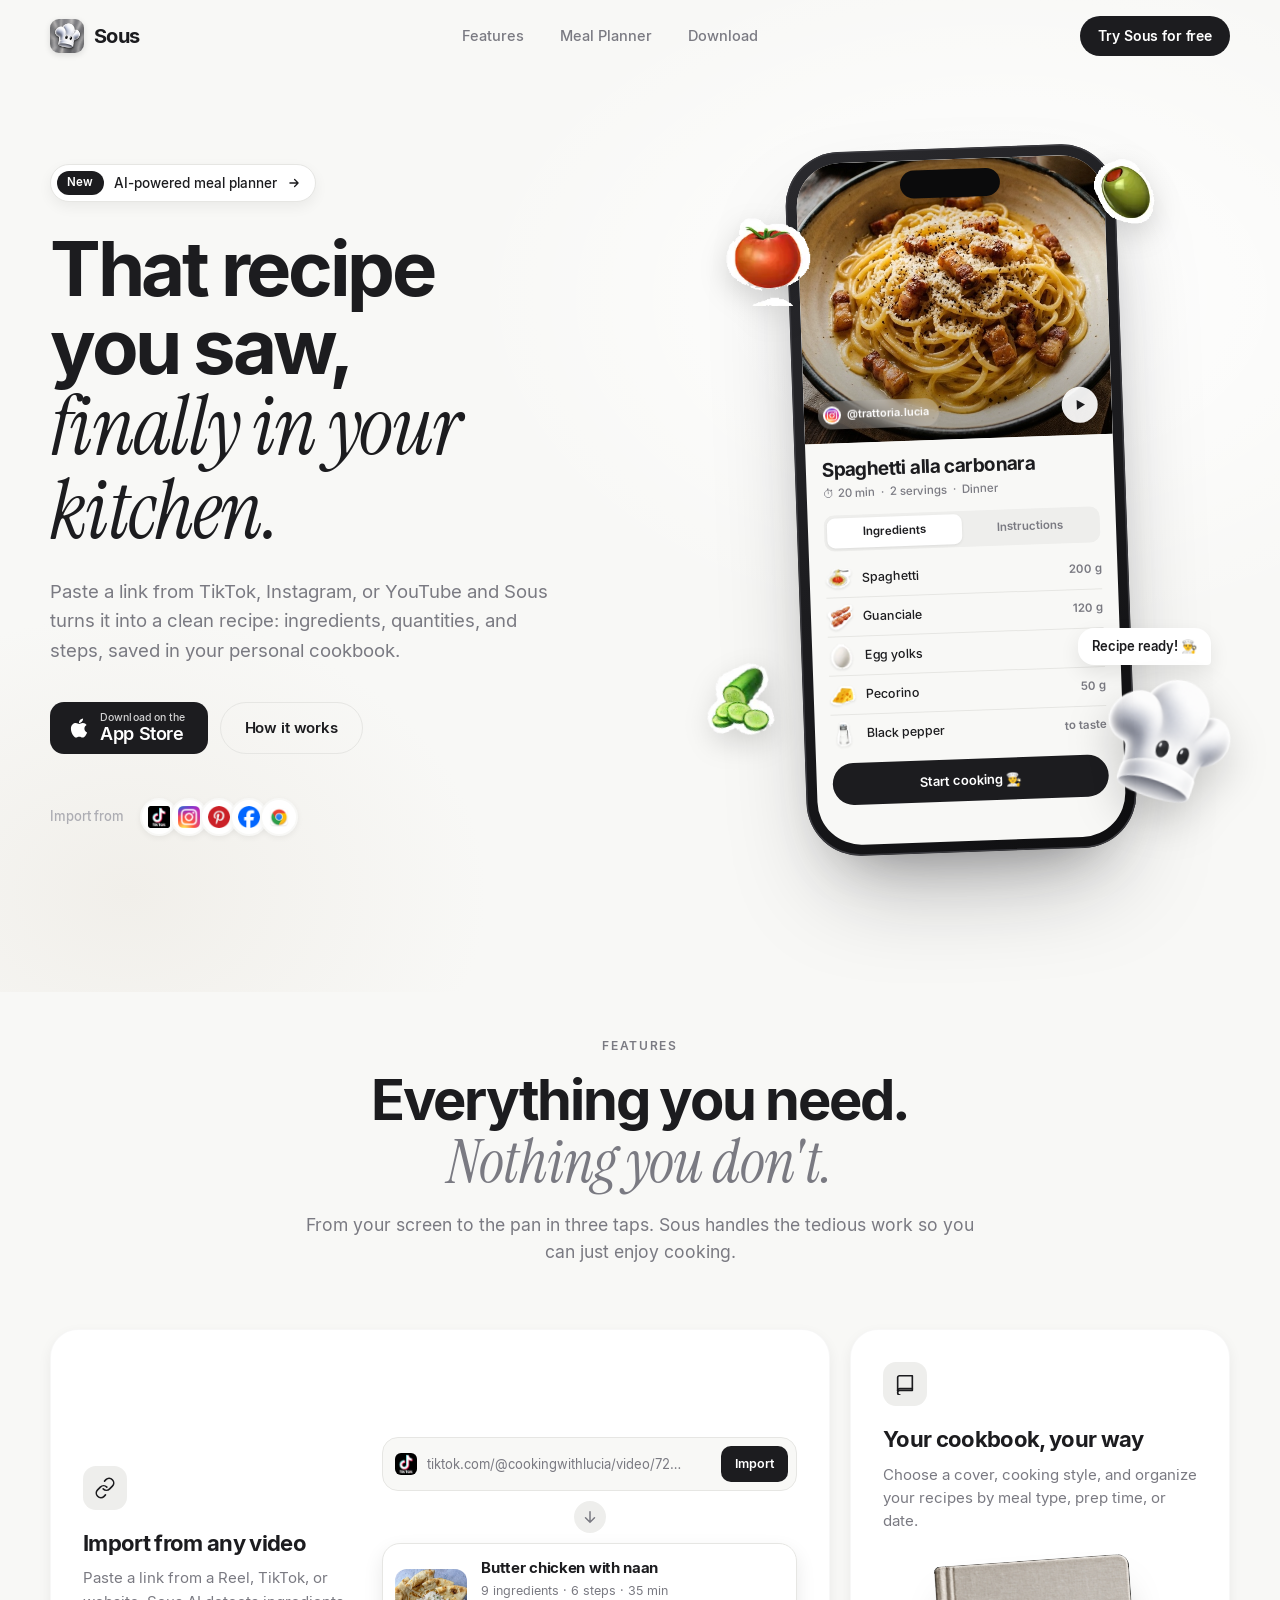
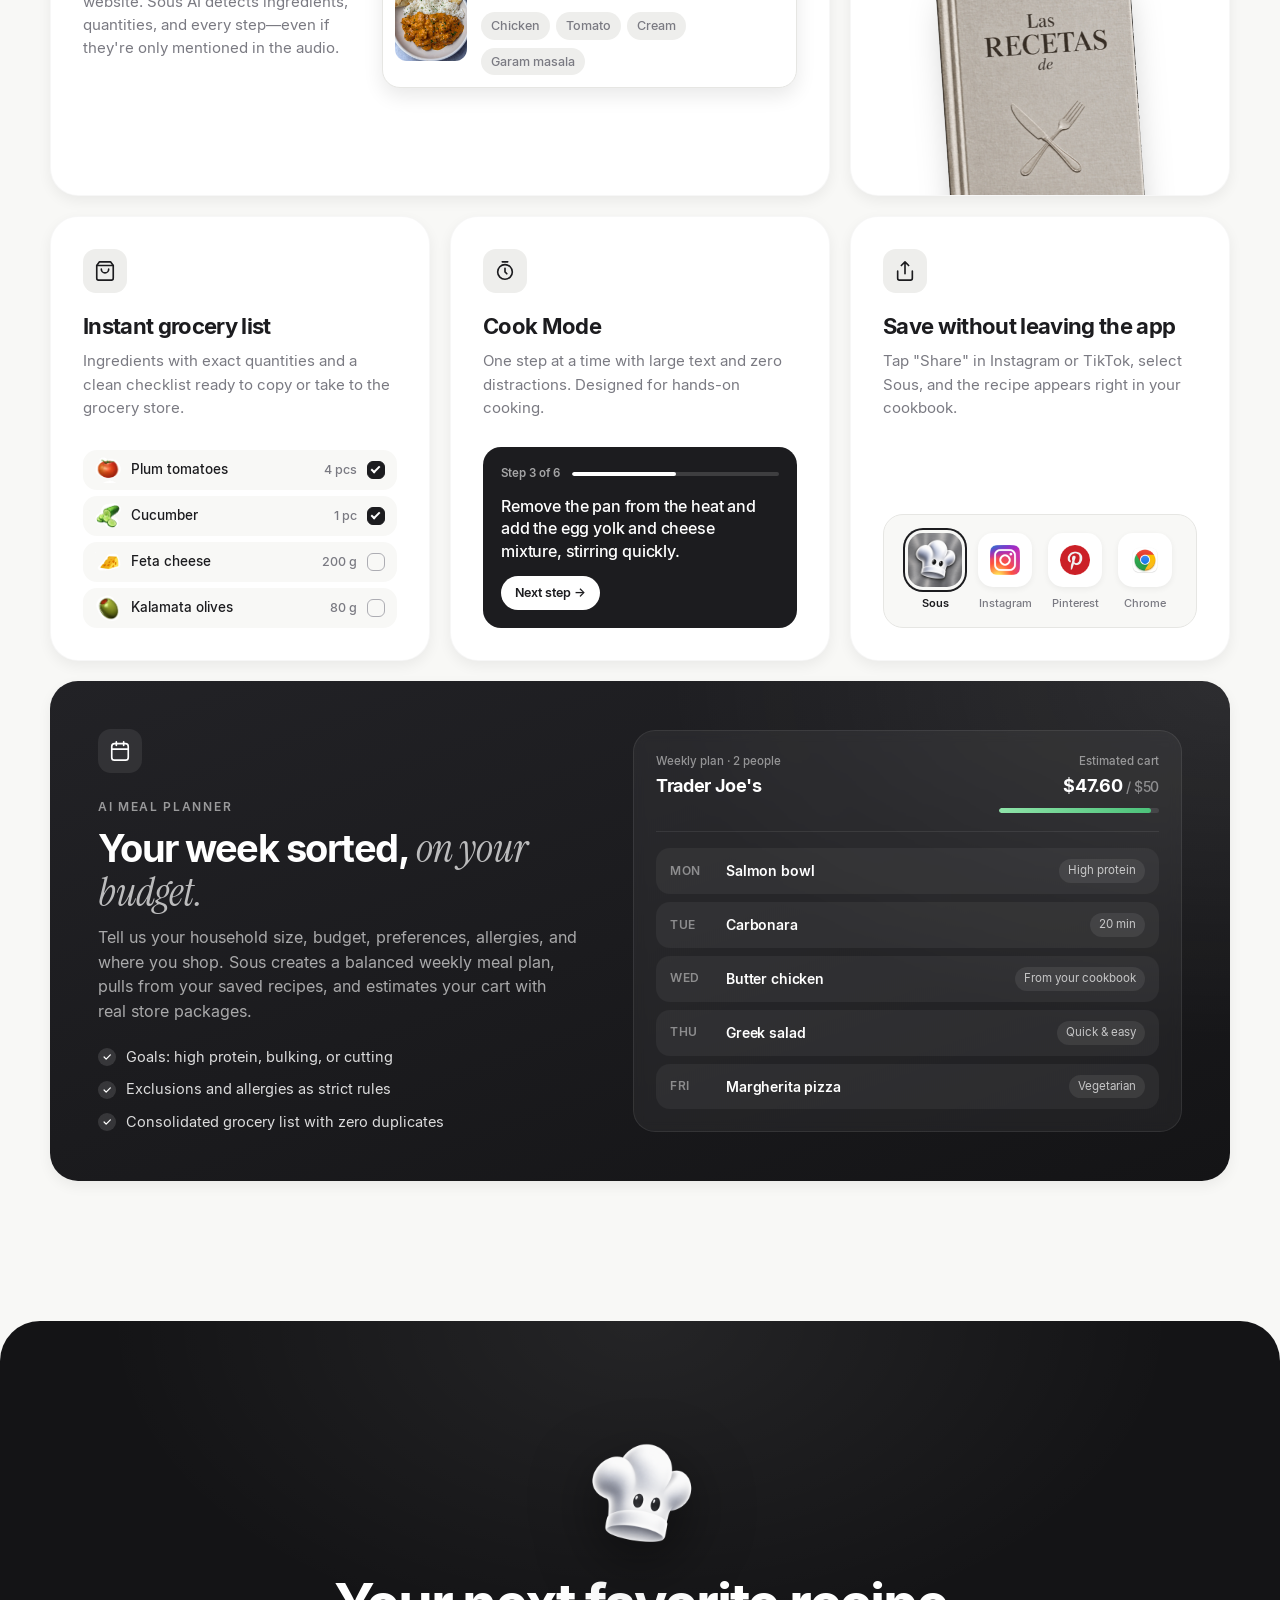
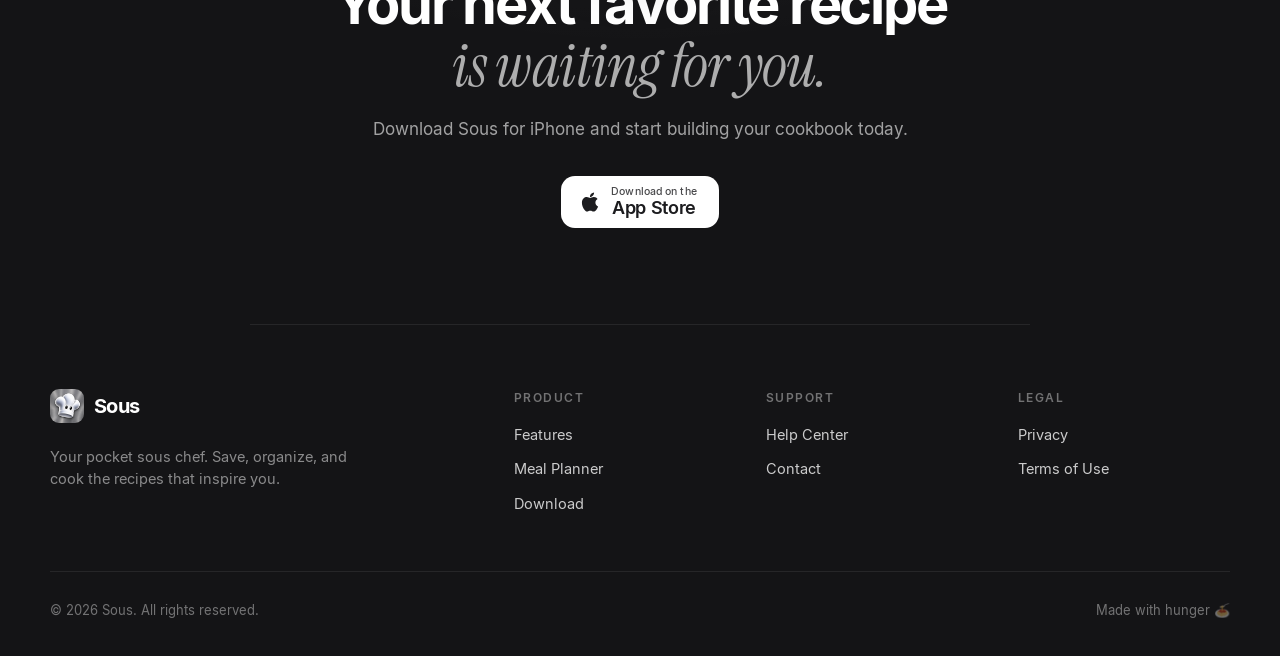
==== commit e276c7e3: "Update index.html for chefoapp.com" ====
--- a/index.html
+++ b/index.html
@@ -1,11 +1,13 @@
 <!DOCTYPE html>
-<html lang="es">
+<html lang="en">
 <head>
   <meta charset="UTF-8" />
   <meta name="viewport" content="width=device-width, initial-scale=1.0" />
-  <title>Sous — Tu sous chef de bolsillo</title>
-  <meta name="description" content="Guarda recetas de TikTok, Instagram o YouTube en tu propio recetario. Sous extrae ingredientes y pasos, te guía en la cocina y planifica tu semana." />
+  <title>Sous — Your pocket sous chef</title>
+  <meta name="description" content="Save recipes from TikTok, Instagram, or YouTube into your personal cookbook. Sous extracts ingredients and steps, guides you in the kitchen, and plans your week." />
   <meta name="theme-color" content="#F8F8F6" />
+  <link rel="canonical" href="https://chefoapp.com/" />
+  <meta property="og:url" content="https://chefoapp.com/" />
   <link rel="icon" type="image/png" href="assets/icon.png" />
   <link rel="apple-touch-icon" href="assets/icon.png" />
 
@@ -19,16 +21,16 @@
   <!-- ============ NAV ============ -->
   <header class="nav" id="nav">
     <div class="container nav__inner">
-      <a href="#" class="brand" aria-label="Sous, inicio">
+      <a href="#" class="brand" aria-label="Sous, home">
         <img src="assets/icon.png" alt="" class="brand__icon" width="34" height="34" />
         <span class="brand__name">Sous</span>
       </a>
-      <nav class="nav__links" aria-label="Principal">
-        <a href="#funcionalidades">Funcionalidades</a>
-        <a href="#planificador">Planificador</a>
-        <a href="#descargar">Descargar</a>
+      <nav class="nav__links" aria-label="Primary">
+        <a href="#features">Features</a>
+        <a href="#planner">Meal Planner</a>
+        <a href="#download">Download</a>
       </nav>
-      <a href="#descargar" class="btn btn--dark btn--sm">Prueba Sous gratis</a>
+      <a href="#download" class="btn btn--dark btn--sm">Try Sous for free</a>
     </div>
   </header>
 
@@ -37,42 +39,42 @@
     <section class="hero">
       <div class="container hero__grid">
         <div class="hero__copy">
-          <a href="#planificador" class="pill reveal">
-            <span class="pill__tag">Nuevo</span>
-            Planificador de comidas con IA
+          <a href="#planner" class="pill reveal">
+            <span class="pill__tag">New</span>
+            AI-powered meal planner
             <svg width="14" height="14" viewBox="0 0 24 24" fill="none" stroke="currentColor" stroke-width="2.2" stroke-linecap="round" stroke-linejoin="round" aria-hidden="true"><path d="M5 12h14M13 6l6 6-6 6"/></svg>
           </a>
 
           <h1 class="hero__title reveal">
-            Esa receta<br />
-            que viste,<br />
-            <em>por fin en tu cocina.</em>
+            That recipe<br />
+            you saw,<br />
+            <em>finally in your kitchen.</em>
           </h1>
 
           <p class="hero__lead reveal">
-            Pega un enlace de TikTok, Instagram o YouTube y Sous lo convierte en una receta clara:
-            ingredientes, cantidades y pasos, guardada en tu propio recetario.
+            Paste a link from TikTok, Instagram, or YouTube and Sous turns it into a clean recipe:
+            ingredients, quantities, and steps, saved in your personal cookbook.
           </p>
 
           <div class="hero__ctas reveal">
-            <a href="#descargar" class="appstore" aria-label="Descargar en el App Store">
+            <a href="https://apps.apple.com/es/app/sous-app-guarda-recetas/id6817463161" class="appstore" target="_blank" rel="noopener noreferrer" aria-label="Download on the App Store">
               <svg viewBox="0 0 384 512" width="22" height="22" aria-hidden="true"><path fill="currentColor" d="M318.7 268.7c-.2-36.7 16.4-64.4 50-84.8-18.8-26.9-47.2-41.7-84.7-44.6-35.5-2.8-74.3 20.7-88.5 20.7-15 0-49.4-19.7-76.4-19.7C63.3 141.2 4 184.8 4 273.5q0 39.3 14.4 81.2c12.8 36.7 59 126.7 107.2 125.2 25.2-.6 43-17.9 75.8-17.9 31.8 0 48.3 17.9 76.4 17.9 48.6-.7 90.4-82.5 102.6-119.3-65.2-30.7-61.7-90-61.7-91.9zm-56.6-164.2c27.3-32.4 24.8-61.9 24-72.5-24.1 1.4-52 16.4-67.9 34.9-17.5 19.8-27.8 44.3-25.6 71.9 26.1 2 49.9-11.4 69.5-34.3z"/></svg>
               <span class="appstore__text">
-                <small>Descárgala en el</small>
+                <small>Download on the</small>
                 App Store
               </span>
             </a>
-            <a href="#funcionalidades" class="btn btn--ghost">Cómo funciona</a>
+            <a href="#features" class="btn btn--ghost">How it works</a>
           </div>
 
           <div class="sources reveal">
-            <span class="sources__label">Importa desde</span>
+            <span class="sources__label">Import from</span>
             <ul class="sources__list">
               <li><img src="assets/platforms/tiktok.png" alt="TikTok" title="TikTok" /></li>
               <li><img src="assets/platforms/instagram.png" alt="Instagram" title="Instagram" /></li>
               <li><img src="assets/platforms/pinterest.png" alt="Pinterest" title="Pinterest" /></li>
               <li><img src="assets/platforms/facebook.png" alt="Facebook" title="Facebook" /></li>
-              <li><img src="assets/platforms/chrome.png" alt="Cualquier web" title="Cualquier web" /></li>
+              <li><img src="assets/platforms/chrome.png" alt="Any website" title="Any website" /></li>
             </ul>
           </div>
         </div>
@@ -84,7 +86,7 @@
           <img src="assets/stickers/olive.png" class="float float--olive" alt="" />
 
           <div class="mascot">
-            <div class="mascot__bubble">¡Receta lista! 👨‍🍳</div>
+            <div class="mascot__bubble">Recipe ready! 👨‍🍳</div>
             <img src="assets/mascot.png" alt="" />
           </div>
 
@@ -105,23 +107,23 @@
               <div class="r-body">
                 <h3 class="r-title">Spaghetti alla carbonara</h3>
                 <div class="r-meta">
-                  <span>⏱ 20 min</span><span>·</span><span>2 raciones</span><span>·</span><span>Cena</span>
+                  <span>⏱ 20 min</span><span>·</span><span>2 servings</span><span>·</span><span>Dinner</span>
                 </div>
 
                 <div class="r-tabs">
-                  <span class="is-active">Ingredientes</span>
-                  <span>Preparación</span>
+                  <span class="is-active">Ingredients</span>
+                  <span>Instructions</span>
                 </div>
 
                 <ul class="r-ingredients">
                   <li><img src="assets/stickers/spaghetti.png" alt="" /><span>Spaghetti</span><b>200 g</b></li>
                   <li><img src="assets/stickers/guanciale.png" alt="" /><span>Guanciale</span><b>120 g</b></li>
-                  <li><img src="assets/stickers/egg.png" alt="" /><span>Yemas de huevo</span><b>3</b></li>
+                  <li><img src="assets/stickers/egg.png" alt="" /><span>Egg yolks</span><b>3</b></li>
                   <li><img src="assets/stickers/parmesan.png" alt="" /><span>Pecorino</span><b>50 g</b></li>
-                  <li><img src="assets/stickers/salt.png" alt="" /><span>Pimienta negra</span><b>al gusto</b></li>
+                  <li><img src="assets/stickers/salt.png" alt="" /><span>Black pepper</span><b>to taste</b></li>
                 </ul>
 
-                <div class="r-cta">Empezar a cocinar 👨‍🍳</div>
+                <div class="r-cta">Start cooking 👨‍🍳</div>
               </div>
             </div>
           </div>
@@ -130,12 +132,12 @@
     </section>
 
     <!-- ============ FEATURES ============ -->
-    <section class="features" id="funcionalidades">
+    <section class="features" id="features">
       <div class="container">
         <header class="section-head reveal">
-          <span class="eyebrow">Funcionalidades</span>
-          <h2 class="section-title">Todo lo que necesitas.<br /><em>Nada que sobre.</em></h2>
-          <p class="section-lead">De la pantalla a la sartén en tres toques. Sous se encarga del trabajo aburrido para que tú solo tengas que cocinar.</p>
+          <span class="eyebrow">Features</span>
+          <h2 class="section-title">Everything you need.<br /><em>Nothing you don't.</em></h2>
+          <p class="section-lead">From your screen to the pan in three taps. Sous handles the tedious work so you can just enjoy cooking.</p>
         </header>
 
         <div class="bento">
@@ -145,14 +147,14 @@
               <span class="card__icon">
                 <svg viewBox="0 0 24 24" fill="none" stroke="currentColor" stroke-width="1.8" stroke-linecap="round" stroke-linejoin="round"><path d="M10 13a5 5 0 0 0 7.07 0l3-3a5 5 0 0 0-7.07-7.07l-1.5 1.5"/><path d="M14 11a5 5 0 0 0-7.07 0l-3 3a5 5 0 0 0 7.07 7.07l1.5-1.5"/></svg>
               </span>
-              <h3>Importa desde cualquier vídeo</h3>
-              <p>Pega el enlace de un reel, un TikTok o una web. La IA de Sous detecta los ingredientes, las cantidades y cada paso, aunque solo aparezcan en el audio.</p>
+              <h3>Import from any video</h3>
+              <p>Paste a link from a Reel, TikTok, or website. Sous AI detects ingredients, quantities, and every step—even if they're only mentioned in the audio.</p>
             </div>
             <div class="demo-import">
               <div class="demo-import__input">
                 <img src="assets/platforms/tiktok.png" alt="" />
-                <span>tiktok.com/@cocinaconlucia/video/72…</span>
-                <b>Importar</b>
+                <span>tiktok.com/@cookingwithlucia/video/72…</span>
+                <b>Import</b>
               </div>
               <div class="demo-import__arrow">
                 <svg viewBox="0 0 24 24" width="18" height="18" fill="none" stroke="currentColor" stroke-width="2" stroke-linecap="round"><path d="M12 5v14M6 13l6 6 6-6"/></svg>
@@ -160,10 +162,10 @@
               <div class="demo-import__result">
                 <img src="assets/curry.jpg" alt="" class="demo-import__thumb" />
                 <div>
-                  <strong>Butter chicken con naan</strong>
-                  <span>9 ingredientes · 6 pasos · 35 min</span>
+                  <strong>Butter chicken with naan</strong>
+                  <span>9 ingredients · 6 steps · 35 min</span>
                   <div class="chips">
-                    <span class="chip">Pollo</span><span class="chip">Tomate</span><span class="chip">Nata</span><span class="chip">Garam masala</span>
+                    <span class="chip">Chicken</span><span class="chip">Tomato</span><span class="chip">Cream</span><span class="chip">Garam masala</span>
                   </div>
                 </div>
               </div>
@@ -176,11 +178,11 @@
               <span class="card__icon">
                 <svg viewBox="0 0 24 24" fill="none" stroke="currentColor" stroke-width="1.8" stroke-linecap="round" stroke-linejoin="round"><path d="M4 19.5V5a2 2 0 0 1 2-2h14v16H6.5A2.5 2.5 0 0 0 4 21.5v0A2.5 2.5 0 0 0 6.5 24"/><path d="M4 19.5A2.5 2.5 0 0 1 6.5 17H20"/></svg>
               </span>
-              <h3>Tu recetario, a tu manera</h3>
-              <p>Elige portada, estilo de cocina y organiza tus recetas por tipo de comida, tiempo o fecha.</p>
+              <h3>Your cookbook, your way</h3>
+              <p>Choose a cover, cooking style, and organize your recipes by meal type, prep time, or date.</p>
             </div>
             <div class="book-wrap">
-              <img src="assets/book.png" alt="Portada de recetario de Sous" class="book" loading="lazy" />
+              <img src="assets/book.png" alt="Sous cookbook cover" class="book" loading="lazy" />
             </div>
           </article>
 
@@ -190,16 +192,16 @@
               <span class="card__icon">
                 <svg viewBox="0 0 24 24" fill="none" stroke="currentColor" stroke-width="1.8" stroke-linecap="round" stroke-linejoin="round"><path d="M6 2 3 6v14a2 2 0 0 0 2 2h14a2 2 0 0 0 2-2V6l-3-4z"/><path d="M3 6h18M16 10a4 4 0 0 1-8 0"/></svg>
               </span>
-              <h3>Lista de la compra al instante</h3>
-              <p>Ingredientes con cantidades exactas y una lista lista para copiar o buscar en tu súper.</p>
+              <h3>Instant grocery list</h3>
+              <p>Ingredients with exact quantities and a clean checklist ready to copy or take to the grocery store.</p>
             </div>
             <ul class="mini-list">
-              <li><img src="assets/stickers/tomato.png" alt="" />Tomate pera <b>4 uds</b><i class="check is-on"></i></li>
-              <li><img src="assets/stickers/cucumber.png" alt="" />Pepino <b>1 ud</b><i class="check is-on"></i></li>
-              <li><img src="assets/stickers/cheese.png" alt="" />Queso feta <b>200 g</b><i class="check"></i></li>
-              <li><img src="assets/stickers/olive.png" alt="" />Aceitunas Kalamata <b>80 g</b><i class="check"></i></li>
+              <li><img src="assets/stickers/tomato.png" alt="" />Plum tomatoes <b>4 pcs</b><i class="check is-on"></i></li>
+              <li><img src="assets/stickers/cucumber.png" alt="" />Cucumber <b>1 pc</b><i class="check is-on"></i></li>
+              <li><img src="assets/stickers/cheese.png" alt="" />Feta cheese <b>200 g</b><i class="check"></i></li>
+              <li><img src="assets/stickers/olive.png" alt="" />Kalamata olives <b>80 g</b><i class="check"></i></li>
             </ul>
-            <div class="toast">✓ ¡Lista copiada al portapapeles!</div>
+            <div class="toast">✓ List copied to clipboard!</div>
           </article>
 
           <!-- 4. Cooking mode -->
@@ -208,16 +210,16 @@
               <span class="card__icon">
                 <svg viewBox="0 0 24 24" fill="none" stroke="currentColor" stroke-width="1.8" stroke-linecap="round" stroke-linejoin="round"><circle cx="12" cy="13" r="8"/><path d="M12 9v4l2 2M9 2h6"/></svg>
               </span>
-              <h3>Modo Cocina</h3>
-              <p>Un paso cada vez, con letra grande y sin distracciones. Para cocinar con las manos ocupadas.</p>
+              <h3>Cook Mode</h3>
+              <p>One step at a time with large text and zero distractions. Designed for hands-on cooking.</p>
             </div>
             <div class="step">
               <div class="step__top">
-                <span>Paso 3 de 6</span>
+                <span>Step 3 of 6</span>
                 <div class="step__bar"><i style="width: 50%"></i></div>
               </div>
-              <p class="step__text">Retira la sartén del fuego y añade la mezcla de yemas y queso, removiendo rápido.</p>
-              <span class="step__btn">Siguiente paso →</span>
+              <p class="step__text">Remove the pan from the heat and add the egg yolk and cheese mixture, stirring quickly.</p>
+              <span class="step__btn">Next step →</span>
             </div>
           </article>
 
@@ -227,8 +229,8 @@
               <span class="card__icon">
                 <svg viewBox="0 0 24 24" fill="none" stroke="currentColor" stroke-width="1.8" stroke-linecap="round" stroke-linejoin="round"><path d="M4 12v8a2 2 0 0 0 2 2h12a2 2 0 0 0 2-2v-8M16 6l-4-4-4 4M12 2v13"/></svg>
               </span>
-              <h3>Guarda sin salir de la app</h3>
-              <p>Toca «Compartir» en Instagram o TikTok, elige Sous y la receta aparece en tu libro.</p>
+              <h3>Save without leaving the app</h3>
+              <p>Tap "Share" in Instagram or TikTok, select Sous, and the recipe appears right in your cookbook.</p>
             </div>
             <div class="share">
               <div class="share__row">
@@ -242,39 +244,39 @@
           </article>
 
           <!-- 6. Meal planner -->
-          <article class="card card--full card--dark reveal" id="planificador">
+          <article class="card card--full card--dark reveal" id="planner">
             <div class="card__copy">
               <span class="card__icon card__icon--light">
                 <svg viewBox="0 0 24 24" fill="none" stroke="currentColor" stroke-width="1.8" stroke-linecap="round" stroke-linejoin="round"><rect x="3" y="4" width="18" height="18" rx="3"/><path d="M16 2v4M8 2v4M3 10h18"/></svg>
               </span>
-              <span class="eyebrow eyebrow--light">Planificador de comidas con IA</span>
-              <h3>Tu semana resuelta, <em>dentro de tu presupuesto.</em></h3>
-              <p>Dinos cuántos sois, qué presupuesto tienes, tus preferencias y alergias, y en qué supermercado compras. Sous crea un menú semanal equilibrado, aprovecha tus recetas guardadas y calcula la cesta con paquetes reales.</p>
+              <span class="eyebrow eyebrow--light">AI Meal Planner</span>
+              <h3>Your week sorted, <em>on your budget.</em></h3>
+              <p>Tell us your household size, budget, preferences, allergies, and where you shop. Sous creates a balanced weekly meal plan, pulls from your saved recipes, and estimates your cart with real store packages.</p>
               <ul class="ticks">
-                <li>Objetivos: alto en proteína, volumen o definición</li>
-                <li>Exclusiones y alergias como reglas estrictas</li>
-                <li>Lista de la compra consolidada y sin duplicados</li>
+                <li>Goals: high protein, bulking, or cutting</li>
+                <li>Exclusions and allergies as strict rules</li>
+                <li>Consolidated grocery list with zero duplicates</li>
               </ul>
             </div>
 
             <div class="planner">
               <div class="planner__head">
                 <div>
-                  <small>Plan semanal · 2 personas</small>
-                  <strong>Mercadona</strong>
+                  <small>Weekly plan · 2 people</small>
+                  <strong>Trader Joe's</strong>
                 </div>
                 <div class="budget">
-                  <small>Cesta estimada</small>
-                  <strong>47,60 € <span>/ 50 €</span></strong>
+                  <small>Estimated cart</small>
+                  <strong>$47.60 <span>/ $50</span></strong>
                   <div class="budget__bar"><i style="width: 95%"></i></div>
                 </div>
               </div>
               <div class="planner__days">
-                <div class="day"><span>Lun</span><b>Bowl de salmón</b><i>Alto en proteína</i></div>
-                <div class="day"><span>Mar</span><b>Carbonara</b><i>20 min</i></div>
-                <div class="day"><span>Mié</span><b>Butter chicken</b><i>De tu recetario</i></div>
-                <div class="day"><span>Jue</span><b>Ensalada griega</b><i>Rápida</i></div>
-                <div class="day"><span>Vie</span><b>Pizza margarita</b><i>Vegetariana</i></div>
+                <div class="day"><span>Mon</span><b>Salmon bowl</b><i>High protein</i></div>
+                <div class="day"><span>Tue</span><b>Carbonara</b><i>20 min</i></div>
+                <div class="day"><span>Wed</span><b>Butter chicken</b><i>From your cookbook</i></div>
+                <div class="day"><span>Thu</span><b>Greek salad</b><i>Quick & easy</i></div>
+                <div class="day"><span>Fri</span><b>Margherita pizza</b><i>Vegetarian</i></div>
               </div>
             </div>
           </article>
@@ -284,15 +286,15 @@
   </main>
 
   <!-- ============ FOOTER ============ -->
-  <footer class="footer" id="descargar">
+  <footer class="footer" id="download">
     <div class="container">
       <div class="footer__cta reveal">
-        <img src="assets/mascot.png" alt="Mascota de Sous" class="footer__mascot" loading="lazy" />
-        <h2>Tu próxima receta favorita<br /><em>te está esperando.</em></h2>
-        <p>Descarga Sous para iPhone y empieza a construir tu recetario hoy.</p>
-        <a href="#" class="appstore appstore--light" aria-label="Descargar en el App Store">
+        <img src="assets/mascot.png" alt="Sous mascot" class="footer__mascot" loading="lazy" />
+        <h2>Your next favorite recipe<br /><em>is waiting for you.</em></h2>
+        <p>Download Sous for iPhone and start building your cookbook today.</p>
+        <a href="https://apps.apple.com/es/app/sous-app-guarda-recetas/id6817463161" class="appstore appstore--light" target="_blank" rel="noopener noreferrer" aria-label="Download on the App Store">
           <svg viewBox="0 0 384 512" width="22" height="22" aria-hidden="true"><path fill="currentColor" d="M318.7 268.7c-.2-36.7 16.4-64.4 50-84.8-18.8-26.9-47.2-41.7-84.7-44.6-35.5-2.8-74.3 20.7-88.5 20.7-15 0-49.4-19.7-76.4-19.7C63.3 141.2 4 184.8 4 273.5q0 39.3 14.4 81.2c12.8 36.7 59 126.7 107.2 125.2 25.2-.6 43-17.9 75.8-17.9 31.8 0 48.3 17.9 76.4 17.9 48.6-.7 90.4-82.5 102.6-119.3-65.2-30.7-61.7-90-61.7-91.9zm-56.6-164.2c27.3-32.4 24.8-61.9 24-72.5-24.1 1.4-52 16.4-67.9 34.9-17.5 19.8-27.8 44.3-25.6 71.9 26.1 2 49.9-11.4 69.5-34.3z"/></svg>
-          <span class="appstore__text"><small>Descárgala en el</small>App Store</span>
+          <span class="appstore__text"><small>Download on the</small>App Store</span>
         </a>
       </div>
 
@@ -302,29 +304,29 @@
             <img src="assets/icon.png" alt="" class="brand__icon" width="34" height="34" />
             <span class="brand__name">Sous</span>
           </a>
-          <p>Tu sous chef de bolsillo. Guarda, organiza y cocina las recetas que te inspiran.</p>
+          <p>Your pocket sous chef. Save, organize, and cook the recipes that inspire you.</p>
         </div>
         <div class="footer__col">
-          <h4>Producto</h4>
-          <a href="#funcionalidades">Funcionalidades</a>
-          <a href="#planificador">Planificador</a>
-          <a href="#descargar">Descargar</a>
+          <h4>Product</h4>
+          <a href="#features">Features</a>
+          <a href="#planner">Meal Planner</a>
+          <a href="#download">Download</a>
         </div>
         <div class="footer__col">
-          <h4>Soporte</h4>
-          <a href="#">Centro de ayuda</a>
-          <a href="mailto:hola@sous.app">Contacto</a>
+          <h4>Support</h4>
+          <a href="#">Help Center</a>
+          <a href="mailto:hola@chefoapp.com">Contact</a>
         </div>
         <div class="footer__col">
           <h4>Legal</h4>
-          <a href="#">Privacidad</a>
-          <a href="#">Términos de uso</a>
+          <a href="#">Privacy</a>
+          <a href="#">Terms of Use</a>
         </div>
       </div>
 
       <div class="footer__bottom">
-        <span>© <span id="year">2026</span> Sous. Todos los derechos reservados.</span>
-        <span>Hecho con hambre 🍝</span>
+        <span>© <span id="year">2026</span> Sous. All rights reserved.</span>
+        <span>Made with hunger 🍝</span>
       </div>
     </div>
   </footer>
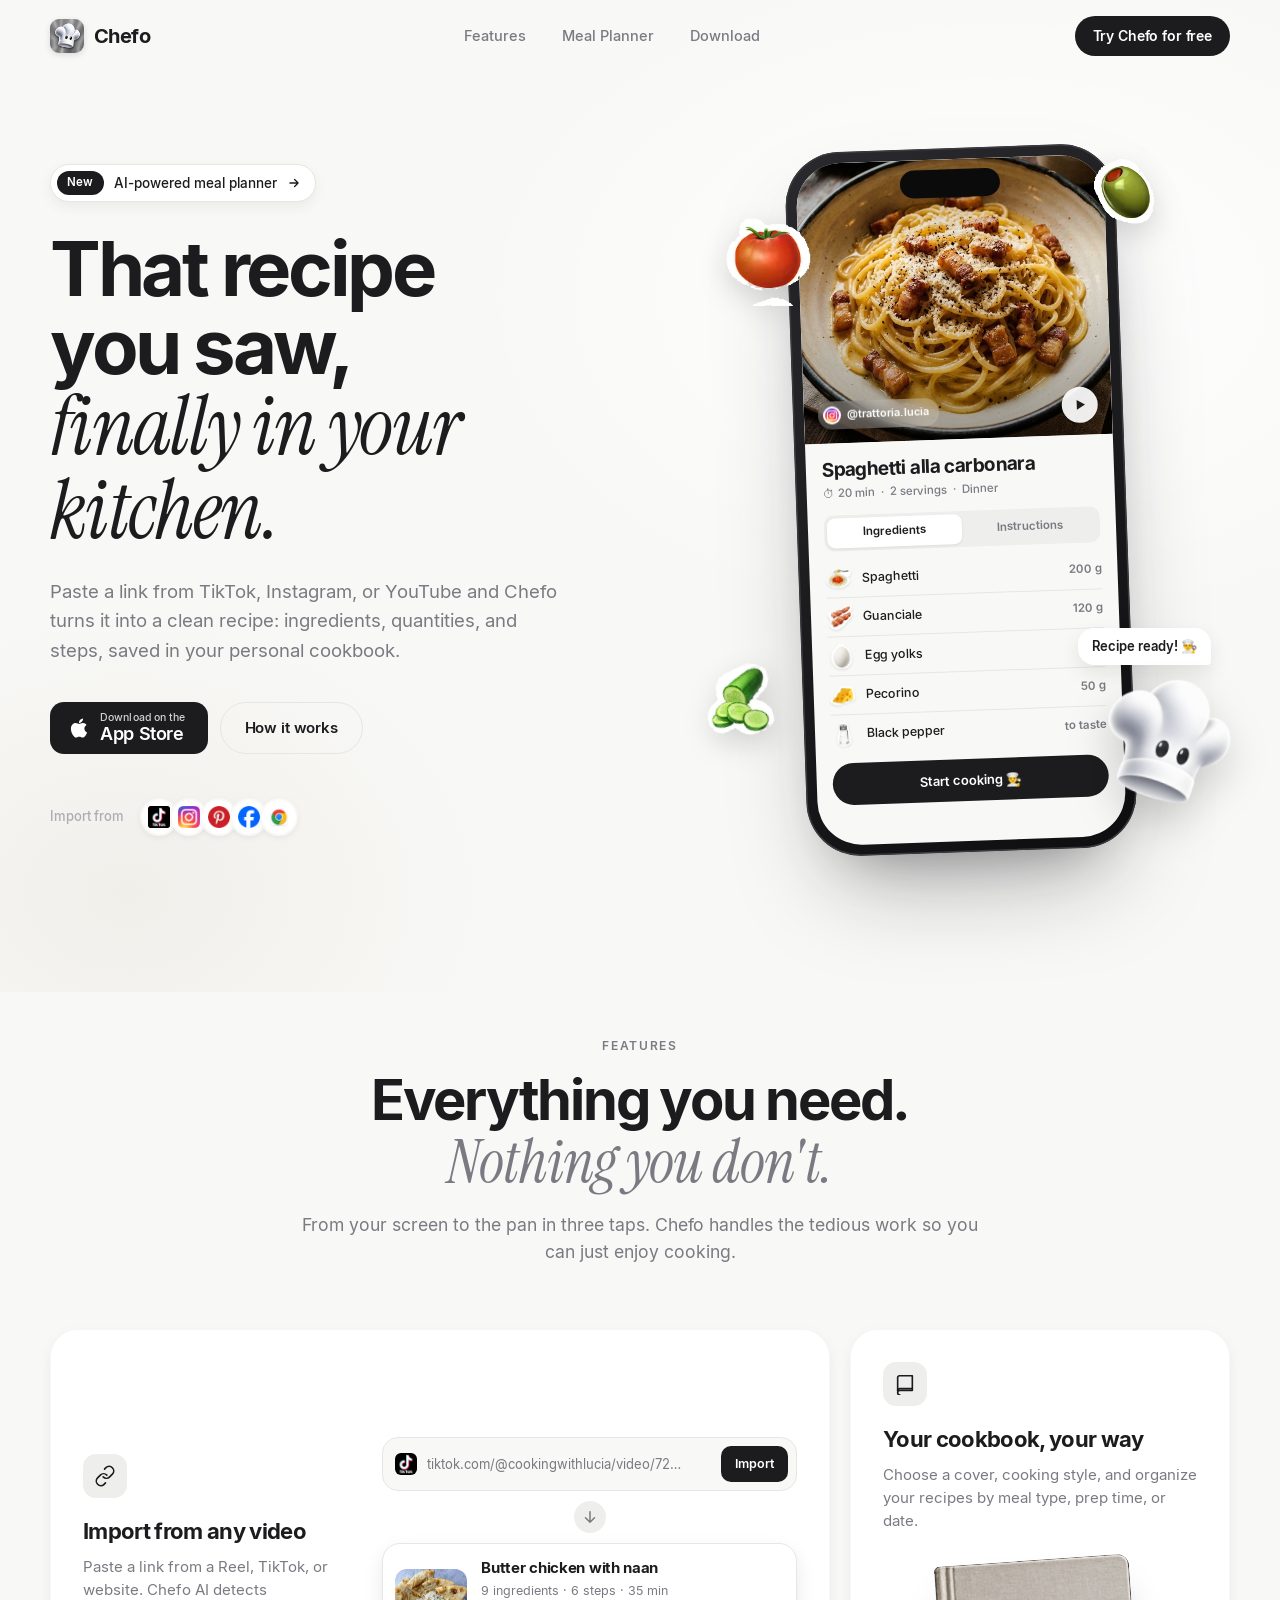
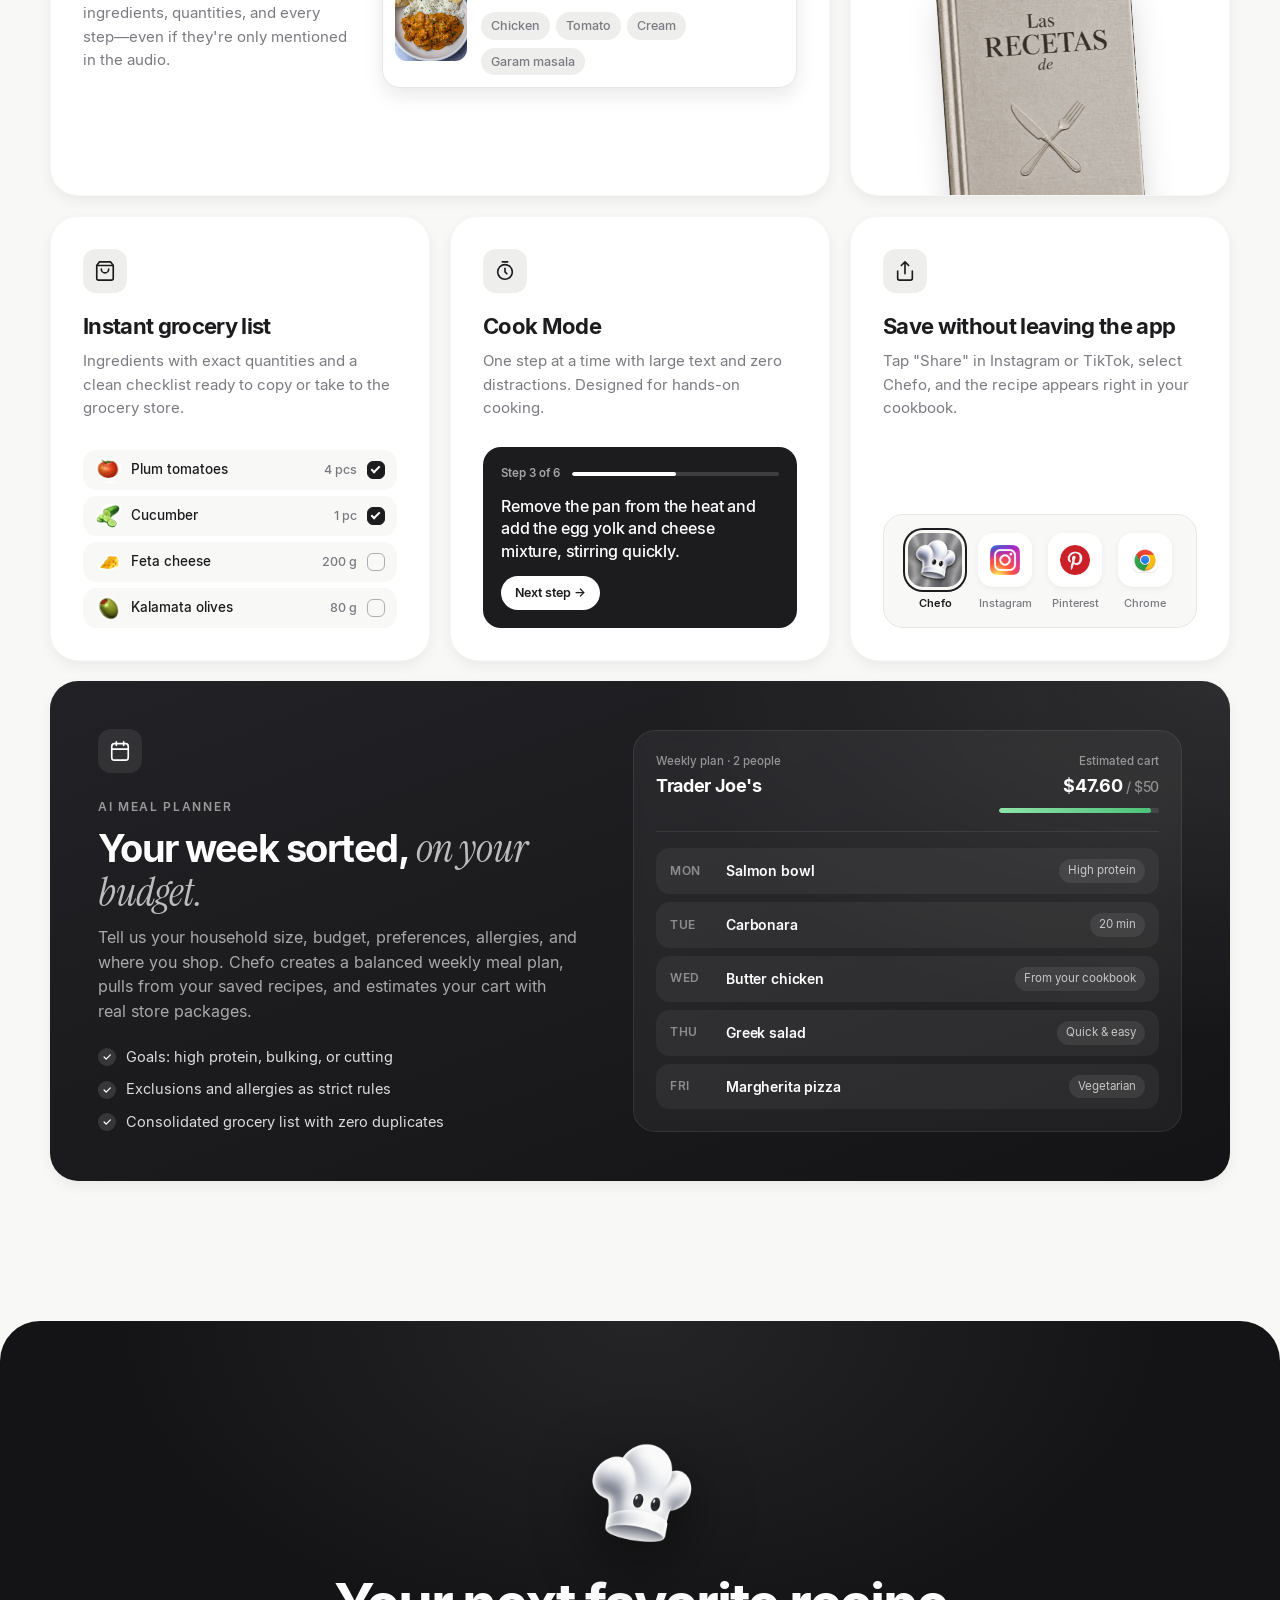
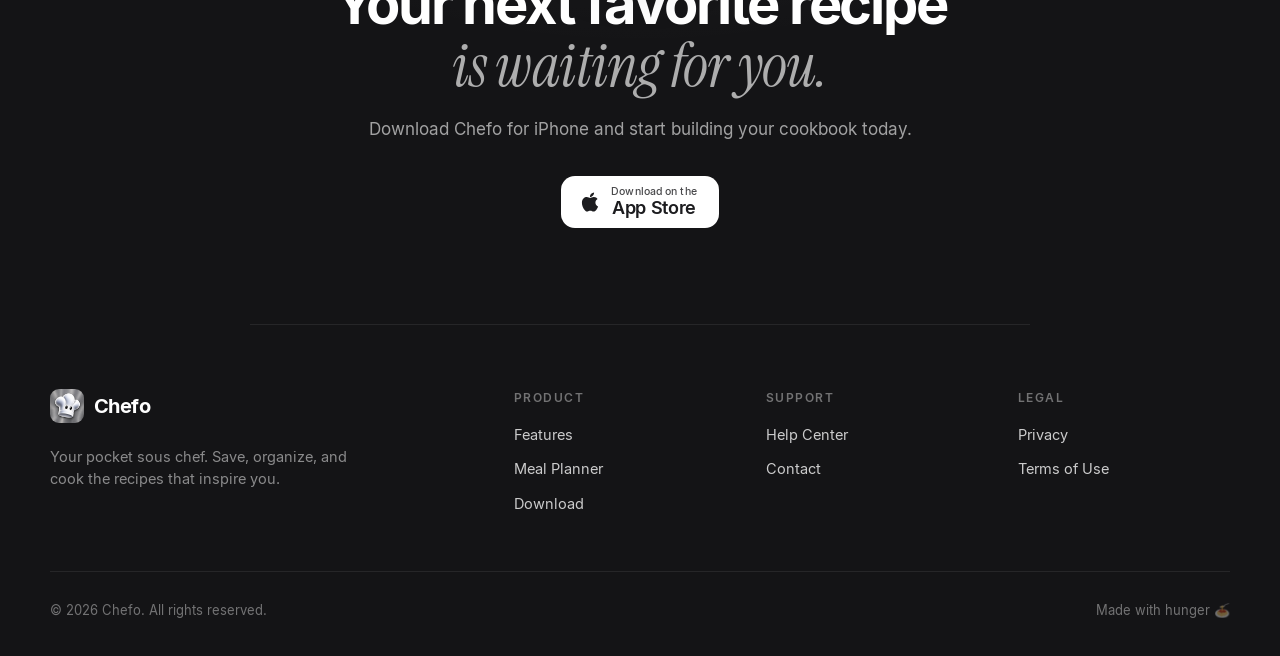
==== commit 9f1c1eaa: "Rebrand Sous to Chefo in index.html" ====
--- a/index.html
+++ b/index.html
@@ -3,8 +3,8 @@
 <head>
   <meta charset="UTF-8" />
   <meta name="viewport" content="width=device-width, initial-scale=1.0" />
-  <title>Sous — Your pocket sous chef</title>
-  <meta name="description" content="Save recipes from TikTok, Instagram, or YouTube into your personal cookbook. Sous extracts ingredients and steps, guides you in the kitchen, and plans your week." />
+  <title>Chefo — Your pocket sous chef</title>
+  <meta name="description" content="Save recipes from TikTok, Instagram, or YouTube into your personal cookbook. Chefo extracts ingredients and steps, guides you in the kitchen, and plans your week." />
   <meta name="theme-color" content="#F8F8F6" />
   <link rel="canonical" href="https://chefoapp.com/" />
   <meta property="og:url" content="https://chefoapp.com/" />
@@ -21,16 +21,16 @@
   <!-- ============ NAV ============ -->
   <header class="nav" id="nav">
     <div class="container nav__inner">
-      <a href="#" class="brand" aria-label="Sous, home">
+      <a href="#" class="brand" aria-label="Chefo, home">
         <img src="assets/icon.png" alt="" class="brand__icon" width="34" height="34" />
-        <span class="brand__name">Sous</span>
+        <span class="brand__name">Chefo</span>
       </a>
       <nav class="nav__links" aria-label="Primary">
         <a href="#features">Features</a>
         <a href="#planner">Meal Planner</a>
         <a href="#download">Download</a>
       </nav>
-      <a href="#download" class="btn btn--dark btn--sm">Try Sous for free</a>
+      <a href="#download" class="btn btn--dark btn--sm">Try Chefo for free</a>
     </div>
   </header>
 
@@ -52,7 +52,7 @@
           </h1>
 
           <p class="hero__lead reveal">
-            Paste a link from TikTok, Instagram, or YouTube and Sous turns it into a clean recipe:
+            Paste a link from TikTok, Instagram, or YouTube and Chefo turns it into a clean recipe:
             ingredients, quantities, and steps, saved in your personal cookbook.
           </p>
 
@@ -137,7 +137,7 @@
         <header class="section-head reveal">
           <span class="eyebrow">Features</span>
           <h2 class="section-title">Everything you need.<br /><em>Nothing you don't.</em></h2>
-          <p class="section-lead">From your screen to the pan in three taps. Sous handles the tedious work so you can just enjoy cooking.</p>
+          <p class="section-lead">From your screen to the pan in three taps. Chefo handles the tedious work so you can just enjoy cooking.</p>
         </header>
 
         <div class="bento">
@@ -148,7 +148,7 @@
                 <svg viewBox="0 0 24 24" fill="none" stroke="currentColor" stroke-width="1.8" stroke-linecap="round" stroke-linejoin="round"><path d="M10 13a5 5 0 0 0 7.07 0l3-3a5 5 0 0 0-7.07-7.07l-1.5 1.5"/><path d="M14 11a5 5 0 0 0-7.07 0l-3 3a5 5 0 0 0 7.07 7.07l1.5-1.5"/></svg>
               </span>
               <h3>Import from any video</h3>
-              <p>Paste a link from a Reel, TikTok, or website. Sous AI detects ingredients, quantities, and every step—even if they're only mentioned in the audio.</p>
+              <p>Paste a link from a Reel, TikTok, or website. Chefo AI detects ingredients, quantities, and every step—even if they're only mentioned in the audio.</p>
             </div>
             <div class="demo-import">
               <div class="demo-import__input">
@@ -182,7 +182,7 @@
               <p>Choose a cover, cooking style, and organize your recipes by meal type, prep time, or date.</p>
             </div>
             <div class="book-wrap">
-              <img src="assets/book.png" alt="Sous cookbook cover" class="book" loading="lazy" />
+              <img src="assets/book.png" alt="Chefo cookbook cover" class="book" loading="lazy" />
             </div>
           </article>
 
@@ -230,7 +230,7 @@
                 <svg viewBox="0 0 24 24" fill="none" stroke="currentColor" stroke-width="1.8" stroke-linecap="round" stroke-linejoin="round"><path d="M4 12v8a2 2 0 0 0 2 2h12a2 2 0 0 0 2-2v-8M16 6l-4-4-4 4M12 2v13"/></svg>
               </span>
               <h3>Save without leaving the app</h3>
-              <p>Tap "Share" in Instagram or TikTok, select Sous, and the recipe appears right in your cookbook.</p>
+              <p>Tap "Share" in Instagram or TikTok, select Chefo, and the recipe appears right in your cookbook.</p>
             </div>
             <div class="share">
               <div class="share__row">
@@ -239,7 +239,7 @@
                 <span class="share__app"><img src="assets/platforms/pinterest.png" alt="" /></span>
                 <span class="share__app"><img src="assets/platforms/chrome.png" alt="" /></span>
               </div>
-              <div class="share__labels"><span>Sous</span><span>Instagram</span><span>Pinterest</span><span>Chrome</span></div>
+              <div class="share__labels"><span>Chefo</span><span>Instagram</span><span>Pinterest</span><span>Chrome</span></div>
             </div>
           </article>
 
@@ -251,7 +251,7 @@
               </span>
               <span class="eyebrow eyebrow--light">AI Meal Planner</span>
               <h3>Your week sorted, <em>on your budget.</em></h3>
-              <p>Tell us your household size, budget, preferences, allergies, and where you shop. Sous creates a balanced weekly meal plan, pulls from your saved recipes, and estimates your cart with real store packages.</p>
+              <p>Tell us your household size, budget, preferences, allergies, and where you shop. Chefo creates a balanced weekly meal plan, pulls from your saved recipes, and estimates your cart with real store packages.</p>
               <ul class="ticks">
                 <li>Goals: high protein, bulking, or cutting</li>
                 <li>Exclusions and allergies as strict rules</li>
@@ -289,9 +289,9 @@
   <footer class="footer" id="download">
     <div class="container">
       <div class="footer__cta reveal">
-        <img src="assets/mascot.png" alt="Sous mascot" class="footer__mascot" loading="lazy" />
+        <img src="assets/mascot.png" alt="Chefo mascot" class="footer__mascot" loading="lazy" />
         <h2>Your next favorite recipe<br /><em>is waiting for you.</em></h2>
-        <p>Download Sous for iPhone and start building your cookbook today.</p>
+        <p>Download Chefo for iPhone and start building your cookbook today.</p>
         <a href="https://apps.apple.com/es/app/sous-app-guarda-recetas/id6817463161" class="appstore appstore--light" target="_blank" rel="noopener noreferrer" aria-label="Download on the App Store">
           <svg viewBox="0 0 384 512" width="22" height="22" aria-hidden="true"><path fill="currentColor" d="M318.7 268.7c-.2-36.7 16.4-64.4 50-84.8-18.8-26.9-47.2-41.7-84.7-44.6-35.5-2.8-74.3 20.7-88.5 20.7-15 0-49.4-19.7-76.4-19.7C63.3 141.2 4 184.8 4 273.5q0 39.3 14.4 81.2c12.8 36.7 59 126.7 107.2 125.2 25.2-.6 43-17.9 75.8-17.9 31.8 0 48.3 17.9 76.4 17.9 48.6-.7 90.4-82.5 102.6-119.3-65.2-30.7-61.7-90-61.7-91.9zm-56.6-164.2c27.3-32.4 24.8-61.9 24-72.5-24.1 1.4-52 16.4-67.9 34.9-17.5 19.8-27.8 44.3-25.6 71.9 26.1 2 49.9-11.4 69.5-34.3z"/></svg>
           <span class="appstore__text"><small>Download on the</small>App Store</span>
@@ -302,7 +302,7 @@
         <div class="footer__brand">
           <a href="#" class="brand brand--light">
             <img src="assets/icon.png" alt="" class="brand__icon" width="34" height="34" />
-            <span class="brand__name">Sous</span>
+            <span class="brand__name">Chefo</span>
           </a>
           <p>Your pocket sous chef. Save, organize, and cook the recipes that inspire you.</p>
         </div>
@@ -325,7 +325,7 @@
       </div>
 
       <div class="footer__bottom">
-        <span>© <span id="year">2026</span> Sous. All rights reserved.</span>
+        <span>© <span id="year">2026</span> Chefo. All rights reserved.</span>
         <span>Made with hunger 🍝</span>
       </div>
     </div>
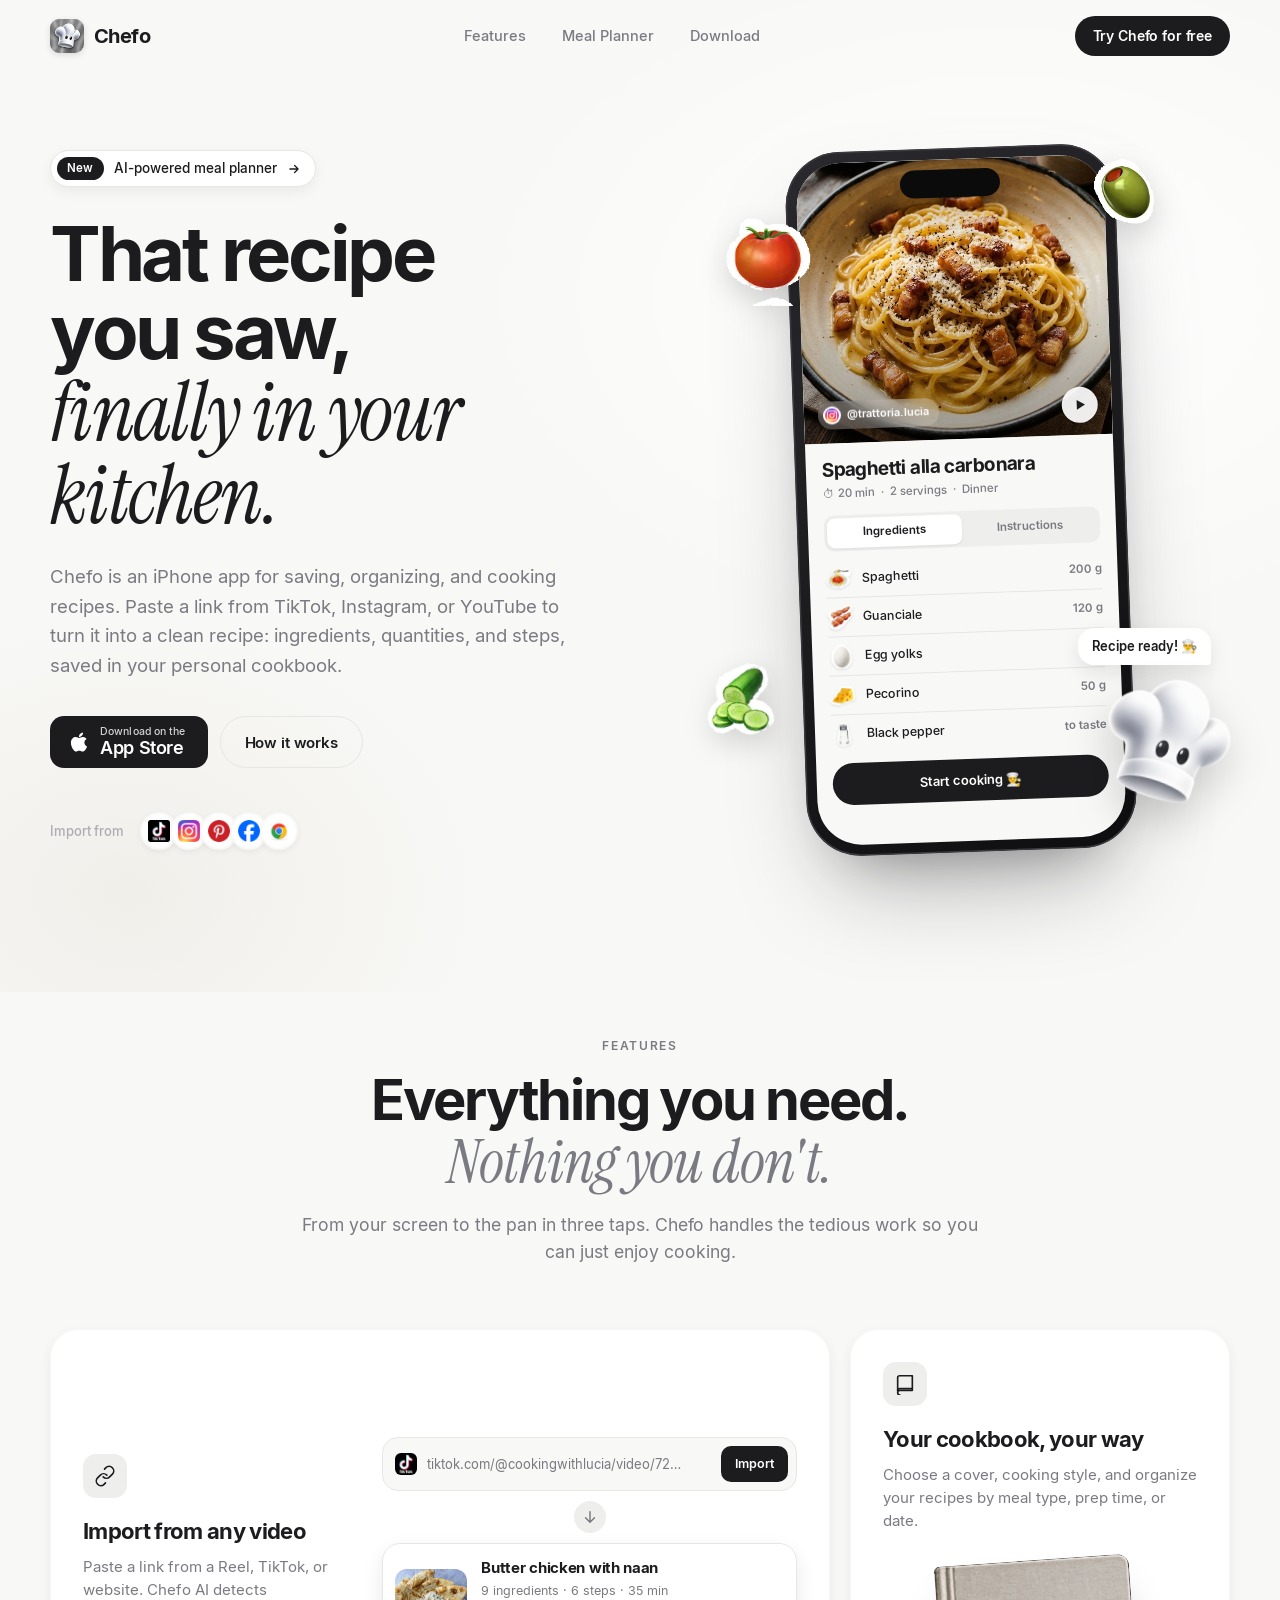
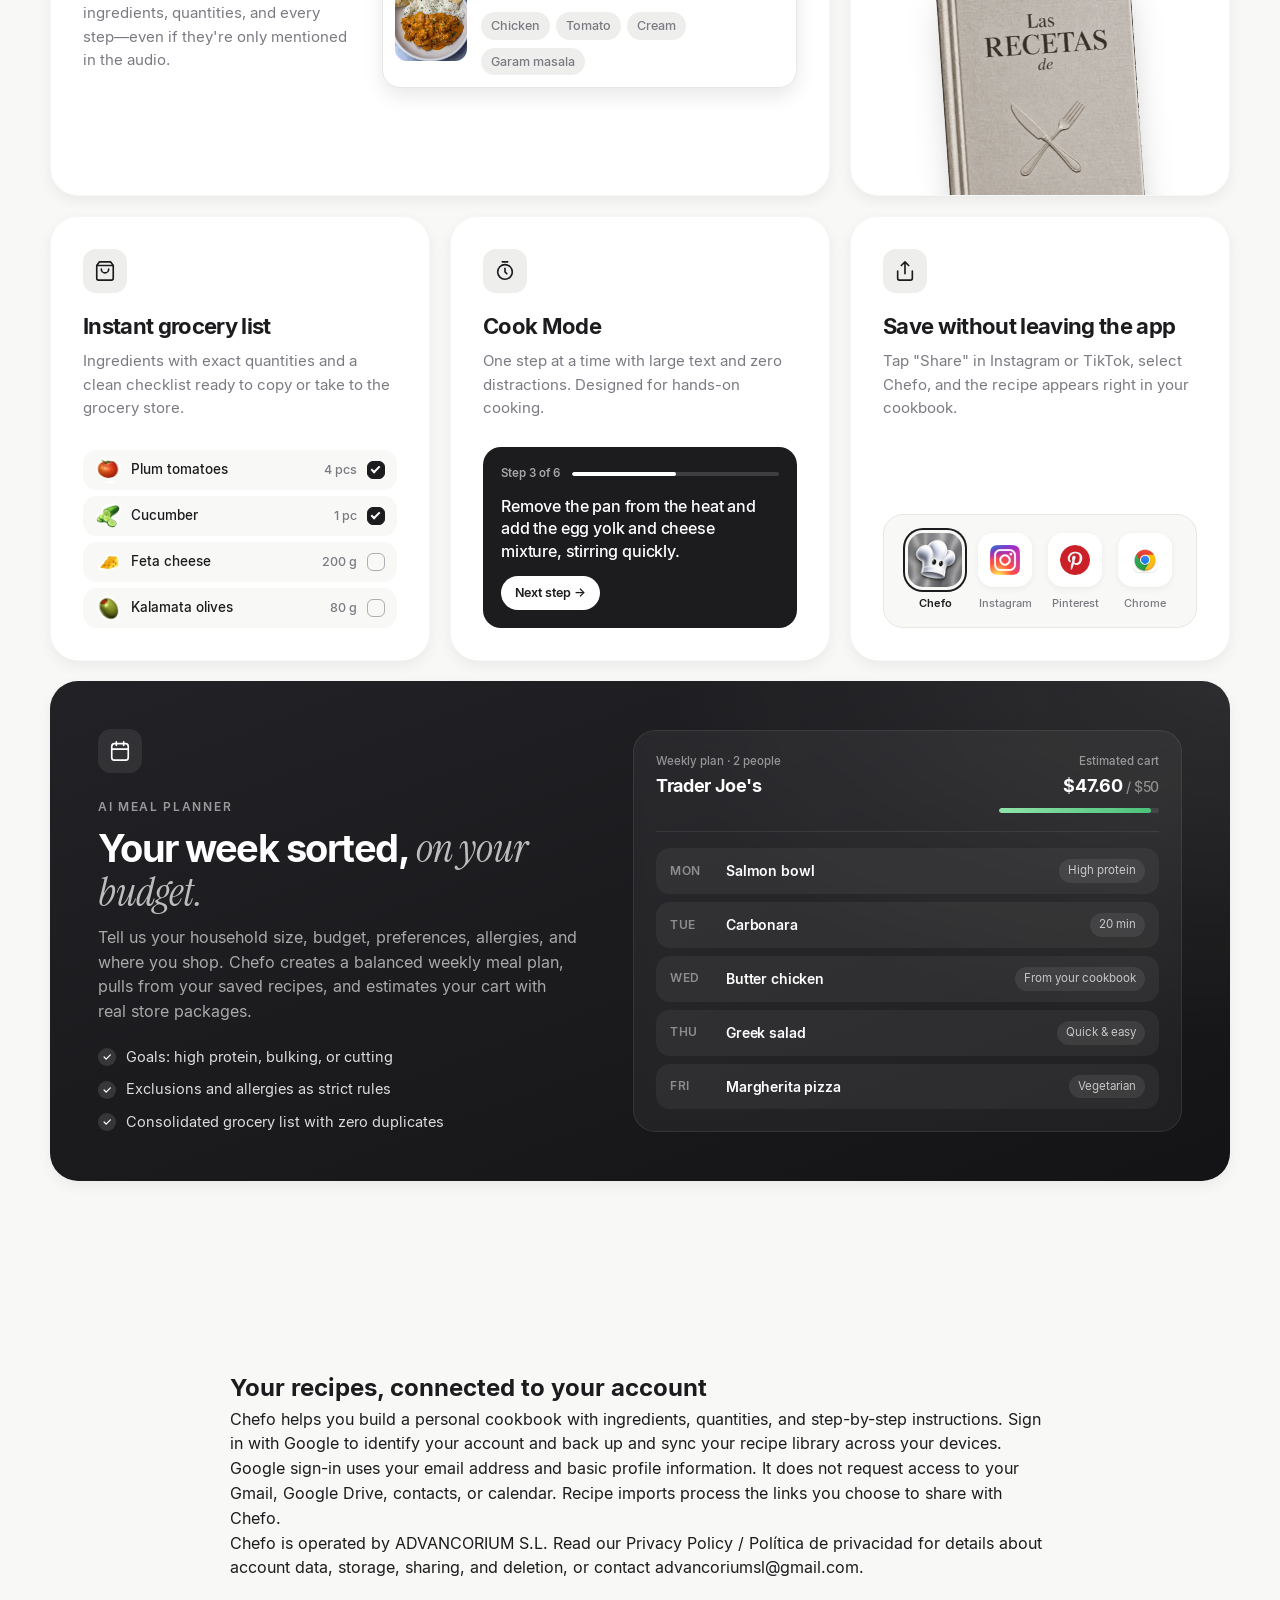
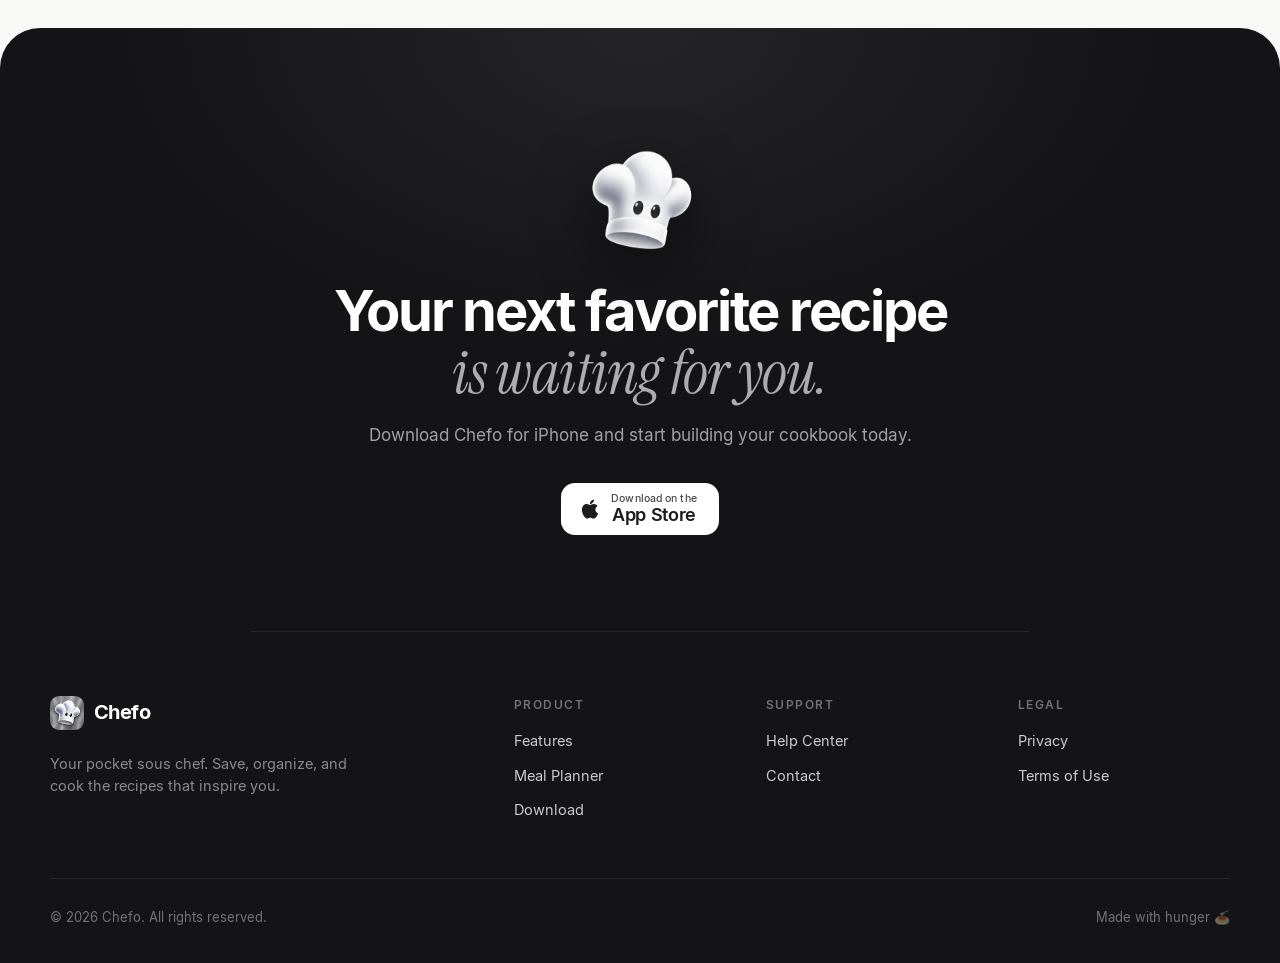
==== commit 52305234: "Clarify Chefo purpose and Google account privacy disclosures" ====
--- a/index.html
+++ b/index.html
@@ -52,7 +52,7 @@
           </h1>
 
           <p class="hero__lead reveal">
-            Paste a link from TikTok, Instagram, or YouTube and Chefo turns it into a clean recipe:
+            Chefo is an iPhone app for saving, organizing, and cooking recipes. Paste a link from TikTok, Instagram, or YouTube to turn it into a clean recipe:
             ingredients, quantities, and steps, saved in your personal cookbook.
           </p>
 
@@ -281,6 +281,14 @@
             </div>
           </article>
         </div>
+      </div>
+    </section>
+    <section class="section" id="account-privacy">
+      <div class="container" style="max-width:820px;padding-top:48px;padding-bottom:48px">
+        <h2>Your recipes, connected to your account</h2>
+        <p>Chefo helps you build a personal cookbook with ingredients, quantities, and step-by-step instructions. Sign in with Google to identify your account and back up and sync your recipe library across your devices.</p>
+        <p>Google sign-in uses your email address and basic profile information. It does not request access to your Gmail, Google Drive, contacts, or calendar. Recipe imports process the links you choose to share with Chefo.</p>
+        <p>Chefo is operated by ADVANCORIUM S.L. Read our <a href="/privacy/">Privacy Policy / Política de privacidad</a> for details about account data, storage, sharing, and deletion, or contact <a href="mailto:advancoriumsl@gmail.com">advancoriumsl@gmail.com</a>.</p>
       </div>
     </section>
   </main>
@@ -319,7 +327,7 @@
         </div>
         <div class="footer__col">
           <h4>Legal</h4>
-          <a href="#">Privacy</a>
+          <a href="/privacy/">Privacy</a>
           <a href="#">Terms of Use</a>
         </div>
       </div>
--- a/styles.css
+++ b/styles.css
@@ -400,7 +400,7 @@
 }
 
 /* ---------- Reveal ---------- */
-.reveal { opacity: 0; transform: translateY(24px); transition: opacity .9s var(--ease), transform .9s var(--ease); }
+.reveal { opacity: 1; transform: none; transition: opacity .9s var(--ease), transform .9s var(--ease); }
 .reveal.is-visible { opacity: 1; transform: none; }
 .hero .reveal:nth-child(2) { transition-delay: .08s; }
 .hero .reveal:nth-child(3) { transition-delay: .16s; }
